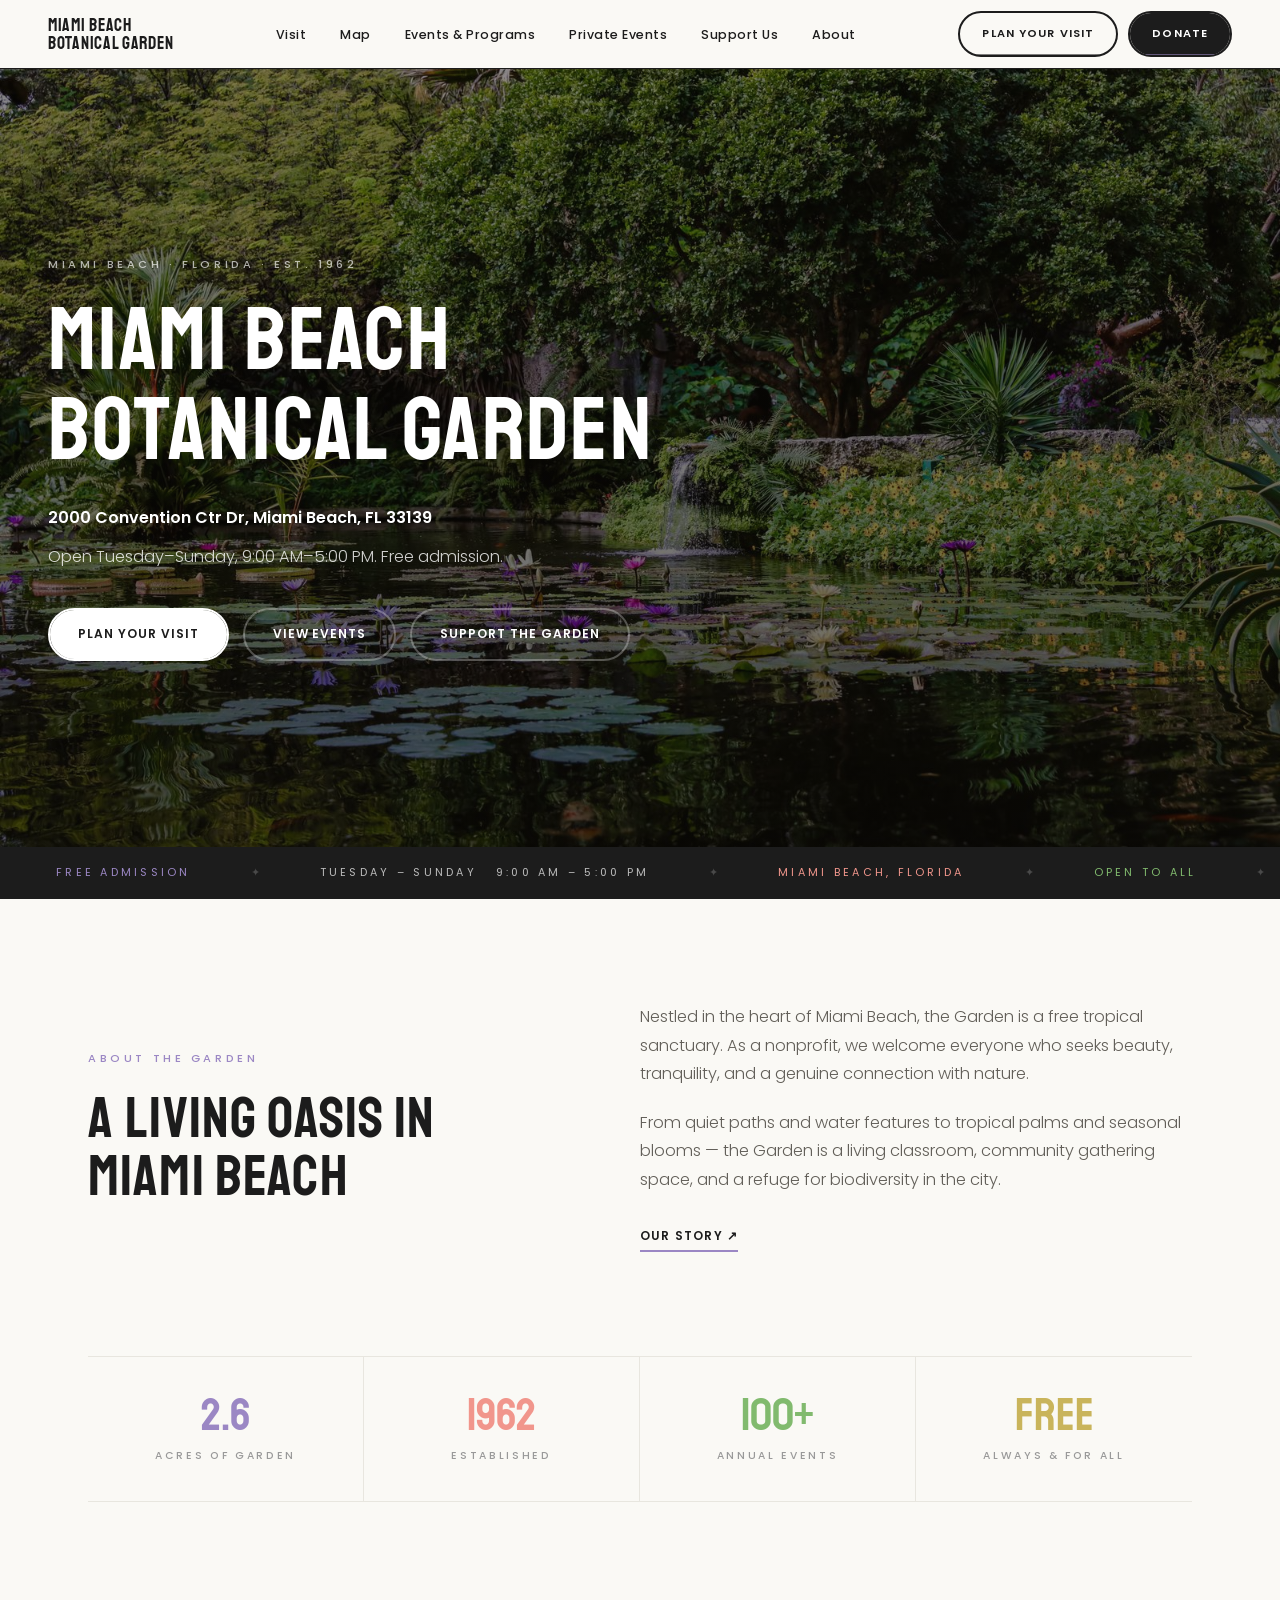
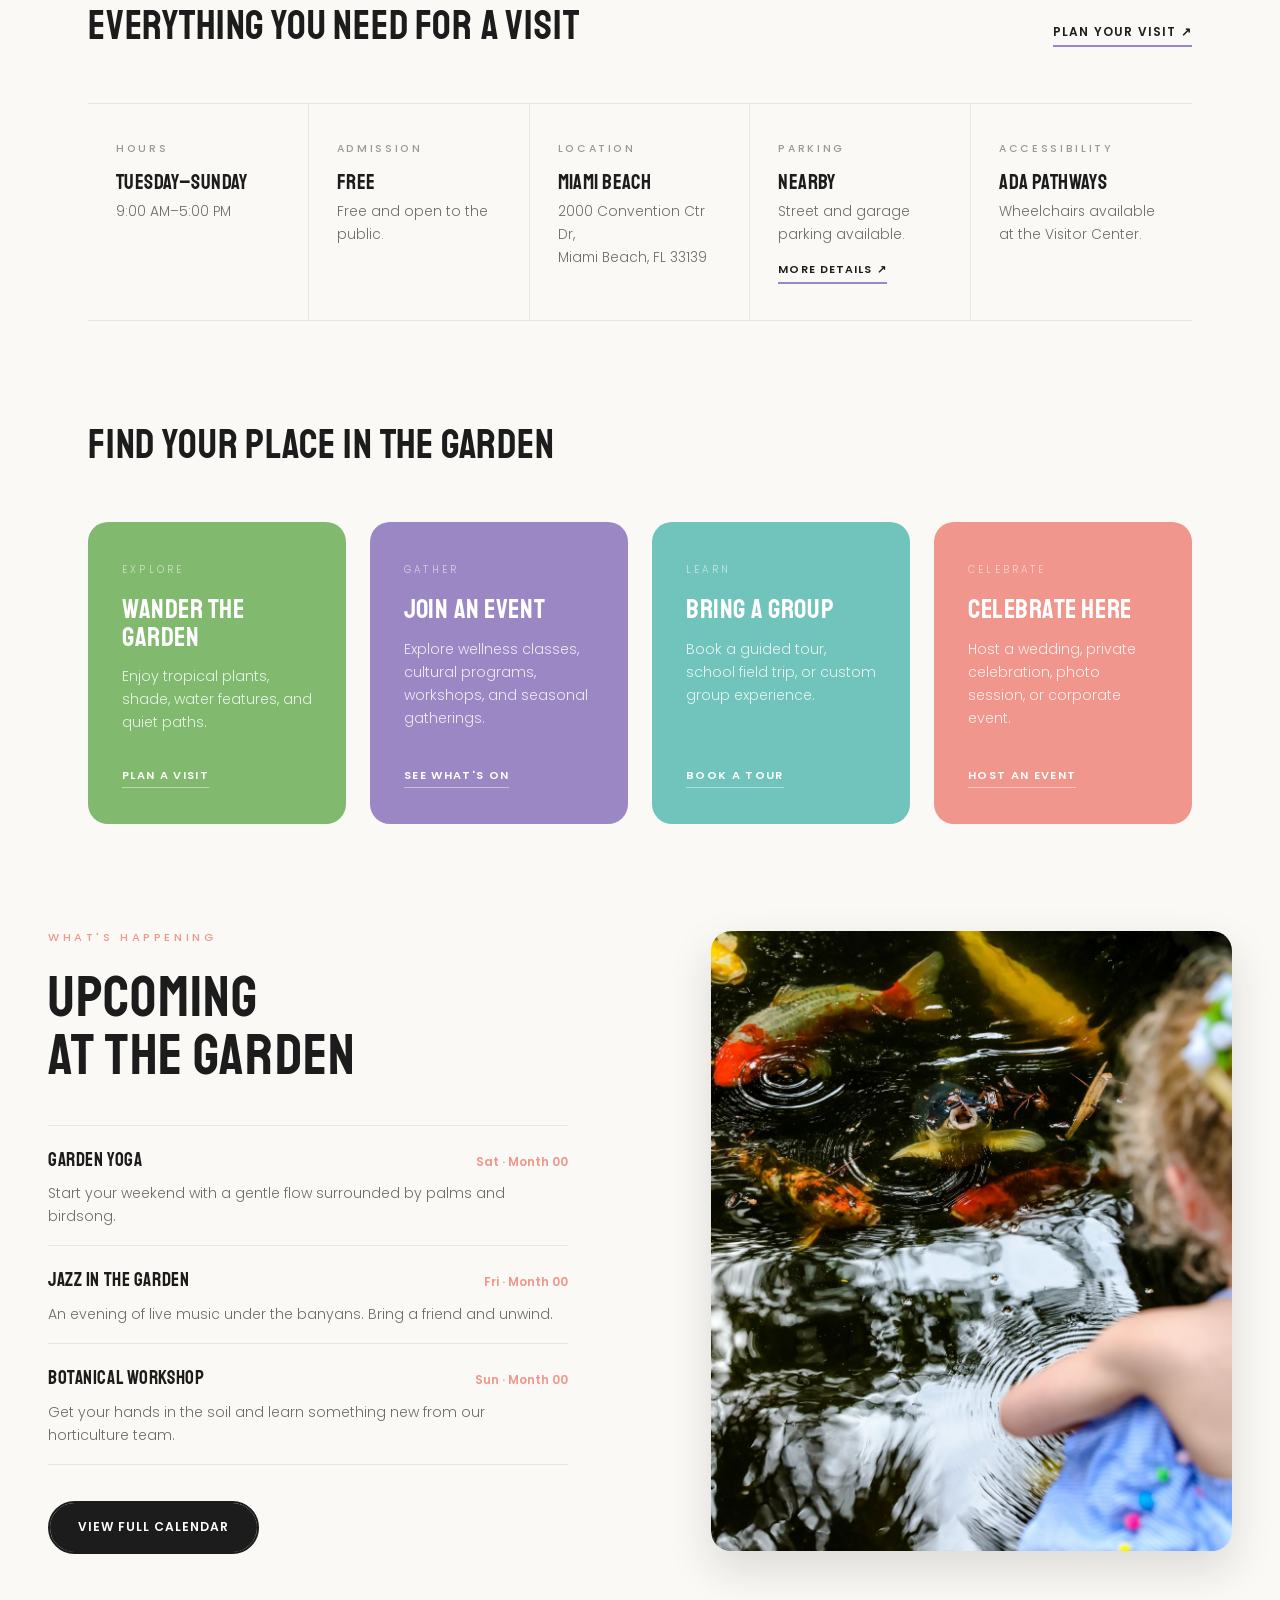
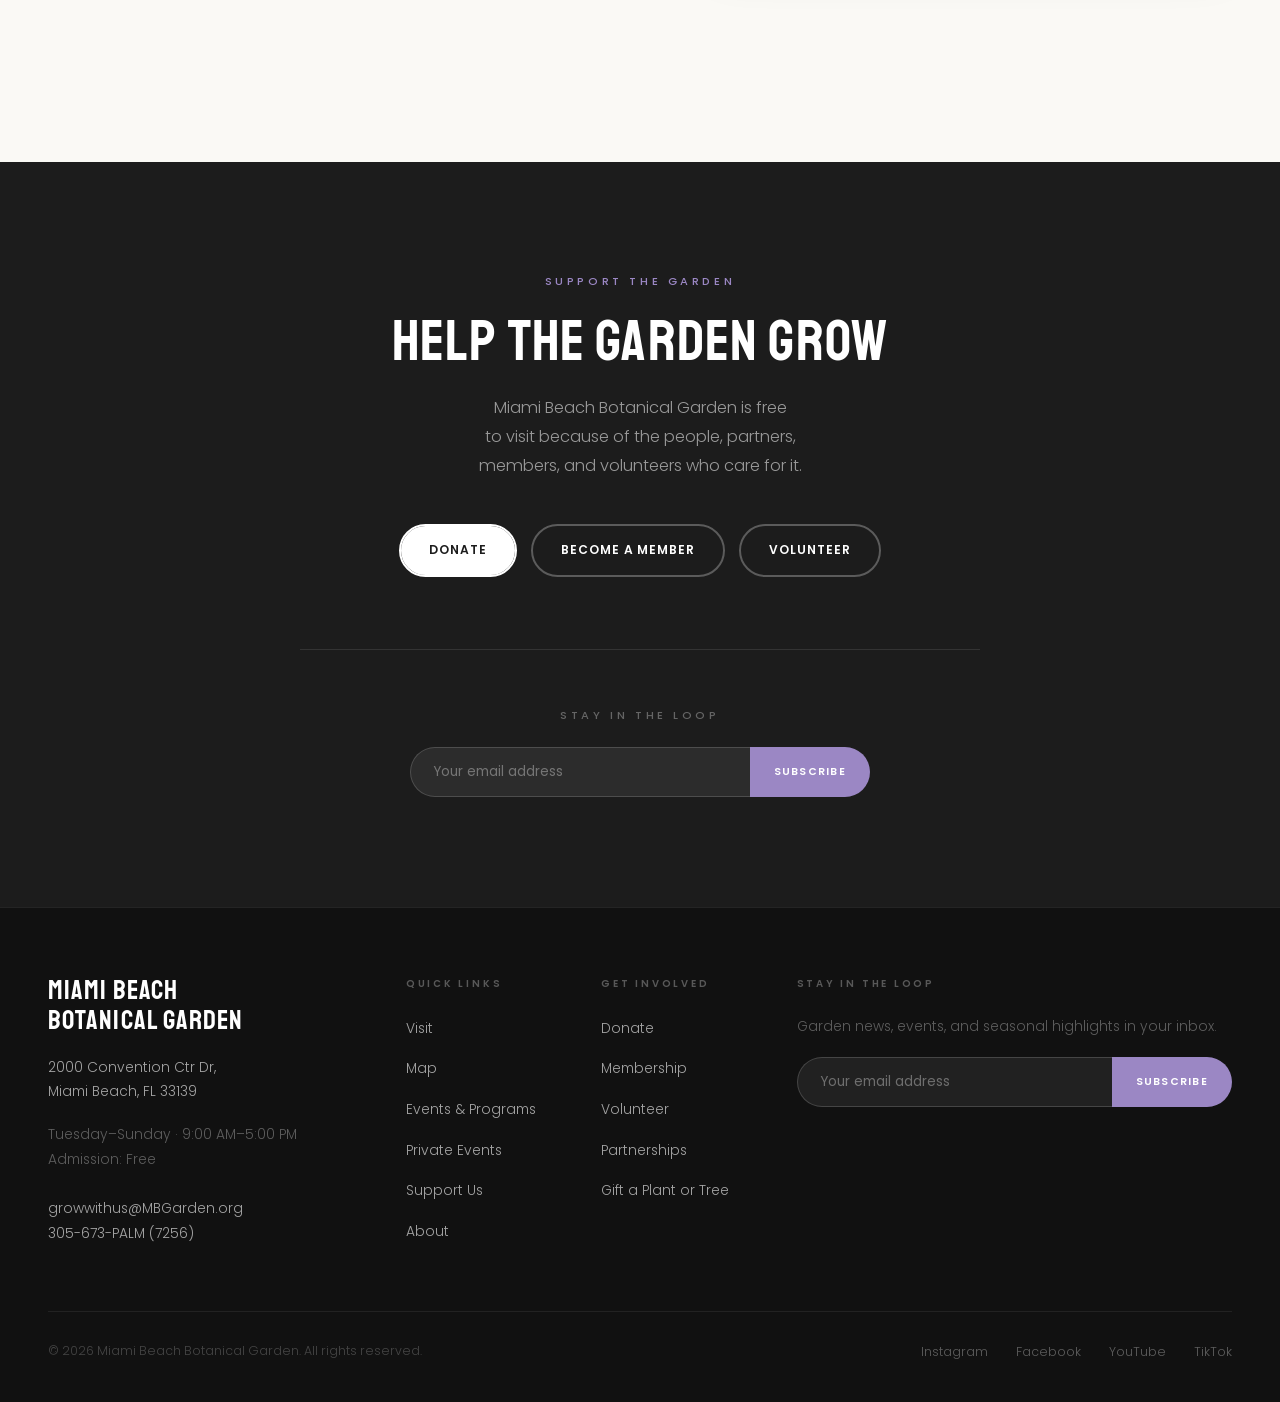
==== index.html @ b6d9d261 "UPLOAD" ====
<!DOCTYPE html>
<html lang="en">
<head>
  <meta charset="UTF-8">
  <meta name="viewport" content="width=device-width, initial-scale=1.0">
  <title>Miami Beach Botanical Garden — A Tropical Oasis in the Heart of Miami Beach</title>
  <meta name="description" content="Miami Beach Botanical Garden is a free tropical oasis in the heart of Miami Beach. Open Tuesday–Sunday, 9 AM–5 PM.">

  <!-- Google Fonts: Staatliches (display) + Poppins (body) -->
  <link rel="preconnect" href="https://fonts.googleapis.com">
  <link rel="preconnect" href="https://fonts.gstatic.com" crossorigin>
  <link href="https://fonts.googleapis.com/css2?family=Staatliches&family=Poppins:wght@300;400;500;600;700&display=swap" rel="stylesheet">

  <link rel="stylesheet" href="css/style.css">
</head>
<body>

  <!-- ================= HEADER ================= -->
  <header class="site-header">
    <div class="header-inner">

      <a href="index.html" class="logo">Miami Beach<br>Botanical Garden</a>

      <nav class="main-nav" aria-label="Main navigation">
        <ul>
          <li><a href="visit.html">Visit</a></li>
          <li><a href="map.html">Map</a></li>
          <li><a href="events.html">Events &amp; Programs</a></li>
          <li><a href="private-events.html">Private Events</a></li>
          <li><a href="support.html">Support Us</a></li>
          <li><a href="about.html">About</a></li>
        </ul>
      </nav>

      <div class="header-actions">
        <a href="visit.html" class="pill pill-outline pill-sm">Plan Your Visit</a>
        <a href="https://app.donorview.com/Donation/DonationInfo?prm=[base64]" target="_blank" rel="noopener" class="pill pill-ink pill-sm">Donate</a>
        <button class="menu-toggle" aria-label="Open menu" aria-expanded="false">
          <span></span><span></span><span></span>
        </button>
      </div>

    </div>
  </header>

  <main>

    <!-- ================= 1. HERO (full-photo background) =================
         The pond photo fills the section; a dark overlay (set in the
         .hero-full CSS) keeps the text readable. -->
    <section class="hero-full" aria-label="Welcome">
      <div class="hero-inner">
        <p class="eyebrow">Miami Beach · Florida · Est. 1962</p>
        <h1 class="display-xl">Miami Beach<br>Botanical Garden</h1>
        <!-- Address — links to Google Maps -->
        <a href="https://maps.google.com/?q=2000+Convention+Center+Dr,+Miami+Beach,+FL+33139"
           target="_blank" rel="noopener" class="hero-address">
          2000 Convention Ctr Dr, Miami Beach, FL 33139
        </a>
        <p class="lead">Open Tuesday–Sunday, 9:00 AM–5:00 PM. Free admission.</p>
        <div class="btn-group">
          <a href="visit.html" class="pill pill-white">Plan Your Visit</a>
          <a href="events.html" class="pill pill-ghost">View Events</a>
          <a href="support.html" class="pill pill-ghost">Support the Garden</a>
        </div>
      </div>
    </section>

    <!-- ================= 2. MARQUEE TICKER ================= -->
    <div class="marquee" aria-hidden="true">
      <div class="marquee-track">
        <!-- Content appears twice for a seamless loop -->
        <span class="mq-lilac">Free Admission</span><span class="mq-star">✦</span>
        <span>Tuesday – Sunday &nbsp; 9:00 AM – 5:00 PM</span><span class="mq-star">✦</span>
        <span class="mq-coral">Miami Beach, Florida</span><span class="mq-star">✦</span>
        <span class="mq-green">Open to All</span><span class="mq-star">✦</span>
        <span class="mq-yellow">2000 Convention Center Dr</span><span class="mq-star">✦</span>
        <span class="mq-teal">A Tropical Oasis</span><span class="mq-star">✦</span>
        <span class="mq-lilac">Free Admission</span><span class="mq-star">✦</span>
        <span>Tuesday – Sunday &nbsp; 9:00 AM – 5:00 PM</span><span class="mq-star">✦</span>
        <span class="mq-coral">Miami Beach, Florida</span><span class="mq-star">✦</span>
        <span class="mq-green">Open to All</span><span class="mq-star">✦</span>
        <span class="mq-yellow">2000 Convention Center Dr</span><span class="mq-star">✦</span>
        <span class="mq-teal">A Tropical Oasis</span><span class="mq-star">✦</span>
      </div>
    </div>

    <!-- ================= 3. ABOUT / A LIVING OASIS ================= -->
    <section class="section fade-in" aria-labelledby="oasis-title">
      <div class="container">
        <div class="split-2">
          <div>
            <p class="eyebrow eyebrow-lilac">About the Garden</p>
            <h2 id="oasis-title" class="display-lg">A Living Oasis in<br>Miami Beach</h2>
          </div>
          <div>
            <p class="lead">Nestled in the heart of Miami Beach, the Garden is a free tropical sanctuary. As a nonprofit, we welcome everyone who seeks beauty, tranquility, and a genuine connection with nature.</p>
            <p class="lead">From quiet paths and water features to tropical palms and seasonal blooms — the Garden is a living classroom, community gathering space, and a refuge for biodiversity in the city.</p>
            <a href="about.html" class="text-link">Our Story ↗</a>
          </div>
        </div>
      </div>
    </section>

    <!-- ================= 4. STAT BAR ================= -->
    <section class="fade-in" aria-label="Garden highlights">
      <div class="container">
        <div class="ruled-grid ruled-grid-4">
          <div class="ruled-cell stat-cell">
            <div class="cell-big cell-lilac">2.6</div>
            <span class="cell-label" style="margin-bottom: 0;">Acres of Garden</span>
          </div>
          <div class="ruled-cell stat-cell">
            <div class="cell-big cell-coral">1962</div>
            <span class="cell-label" style="margin-bottom: 0;">Established</span>
          </div>
          <div class="ruled-cell stat-cell">
            <div class="cell-big cell-green">100+</div>
            <span class="cell-label" style="margin-bottom: 0;">Annual Events</span>
          </div>
          <div class="ruled-cell stat-cell">
            <div class="cell-big cell-yellow">Free</div>
            <span class="cell-label" style="margin-bottom: 0;">Always &amp; For All</span>
          </div>
        </div>
      </div>
    </section>

    <!-- ================= 5. QUICK VISITOR INFO ================= -->
    <section class="section fade-in" aria-labelledby="visitor-info-title">
      <div class="container">
        <div class="section-head">
          <h2 id="visitor-info-title" class="display-md">Everything You Need for a Visit</h2>
          <a href="visit.html" class="text-link">Plan Your Visit ↗</a>
        </div>

        <div class="ruled-grid ruled-grid-5">
          <div class="ruled-cell">
            <span class="cell-label">Hours</span>
            <h3>Tuesday–Sunday</h3>
            <p>9:00 AM–5:00 PM</p>
          </div>
          <div class="ruled-cell">
            <span class="cell-label">Admission</span>
            <h3>Free</h3>
            <p>Free and open to the public.</p>
          </div>
          <div class="ruled-cell">
            <span class="cell-label">Location</span>
            <h3>Miami Beach</h3>
            <p>2000 Convention Ctr Dr,<br>Miami Beach, FL 33139</p>
          </div>
          <div class="ruled-cell">
            <span class="cell-label">Parking</span>
            <h3>Nearby</h3>
            <p>Street and garage parking available.</p>
            <a href="visit.html#parking" class="text-link" style="margin-top: 14px; font-size: 0.68rem;">More Details ↗</a>
          </div>
          <div class="ruled-cell">
            <span class="cell-label">Accessibility</span>
            <h3>ADA Pathways</h3>
            <p>Wheelchairs available at the Visitor Center.</p>
          </div>
        </div>
      </div>
    </section>

    <!-- ================= 6. EXPERIENCE THE GARDEN ================= -->
    <section class="section fade-in" aria-labelledby="experience-title" style="padding-top: 0;">
      <div class="container">
        <div class="section-head">
          <h2 id="experience-title" class="display-md">Find Your Place in the Garden</h2>
        </div>

        <div class="grid grid-4">
          <article class="color-card color-card-green">
            <p class="eyebrow">Explore</p>
            <h3>Wander the Garden</h3>
            <p>Enjoy tropical plants, shade, water features, and quiet paths.</p>
            <a href="visit.html" class="card-link">Plan a Visit</a>
          </article>

          <article class="color-card color-card-lilac">
            <p class="eyebrow">Gather</p>
            <h3>Join an Event</h3>
            <p>Explore wellness classes, cultural programs, workshops, and seasonal gatherings.</p>
            <a href="events.html" class="card-link">See What's On</a>
          </article>

          <article class="color-card color-card-teal">
            <p class="eyebrow">Learn</p>
            <h3>Bring a Group</h3>
            <p>Book a guided tour, school field trip, or custom group experience.</p>
            <a href="visit.html#tours" class="card-link">Book a Tour</a>
          </article>

          <article class="color-card color-card-coral">
            <p class="eyebrow">Celebrate</p>
            <h3>Celebrate Here</h3>
            <p>Host a wedding, private celebration, photo session, or corporate event.</p>
            <a href="private-events.html" class="card-link">Host an Event</a>
          </article>
        </div>
      </div>
    </section>

    <!-- ================= 7. UPCOMING AT THE GARDEN ================= -->
    <section class="block fade-in" aria-labelledby="upcoming-title" style="padding-top: 0;">
      <div class="block-text">
        <p class="eyebrow eyebrow-coral">What's Happening</p>
        <h2 id="upcoming-title" class="display-lg">Upcoming<br>at the Garden</h2>

        <div class="ruled-list" style="margin-top: 40px; max-width: 520px;">
          <div class="event-row">
            <div class="event-row-top">
              <span class="event-row-title">Garden Yoga</span>
              <span class="event-row-date">Sat · Month 00</span>
            </div>
            <p>Start your weekend with a gentle flow surrounded by palms and birdsong.</p>
          </div>
          <div class="event-row">
            <div class="event-row-top">
              <span class="event-row-title">Jazz in the Garden</span>
              <span class="event-row-date">Fri · Month 00</span>
            </div>
            <p>An evening of live music under the banyans. Bring a friend and unwind.</p>
          </div>
          <div class="event-row">
            <div class="event-row-top">
              <span class="event-row-title">Botanical Workshop</span>
              <span class="event-row-date">Sun · Month 00</span>
            </div>
            <p>Get your hands in the soil and learn something new from our horticulture team.</p>
          </div>
        </div>

        <div class="btn-group" style="margin-top: 36px;">
          <a href="events.html" class="pill pill-ink">View Full Calendar</a>
        </div>
      </div>

      <div class="block-media">
        <div class="media-photo">
          <img src="images/garden-2.jpg" alt="A child watching colorful koi fish in the Garden's pond">
        </div>
      </div>
    </section>

    <!-- ================= 8. SUPPORT PREVIEW (dark panel) ================= -->
    <section class="dark-band fade-in" aria-labelledby="support-title">
      <p class="eyebrow">Support the Garden</p>
      <h2 id="support-title" class="display-lg">Help the Garden Grow</h2>
      <p class="lead">Miami Beach Botanical Garden is free to visit because of the people, partners, members, and volunteers who care for it.</p>
      <div class="btn-group">
        <a href="https://app.donorview.com/Donation/DonationInfo?prm=[base64]" target="_blank" rel="noopener" class="pill pill-white">Donate</a>
        <a href="support.html#membership" class="pill pill-ghost">Become a Member</a>
        <a href="support.html#volunteer" class="pill pill-ghost">Volunteer</a>
      </div>

      <!-- Newsletter signup -->
      <div class="band-newsletter">
        <p class="eyebrow">Stay in the Loop</p>
        <form class="newsletter-form" action="#" method="post">
          <label for="newsletter-email-band" class="sr-only">Email address</label>
          <input type="email" id="newsletter-email-band" name="email" placeholder="Your email address">
          <button type="submit">Subscribe</button>
        </form>
      </div>
    </section>

  </main>

  <!-- ================= FOOTER ================= -->
  <footer class="site-footer">
    <div class="footer-inner">
      <div class="footer-grid">

        <div>
          <div class="footer-brand">Miami Beach<br>Botanical Garden</div>
          <p style="margin-bottom: 18px;"><a href="https://maps.google.com/?q=2000+Convention+Center+Dr,+Miami+Beach,+FL+33139" target="_blank" rel="noopener">2000 Convention Ctr Dr,<br>Miami Beach, FL 33139</a></p>
          <p>Tuesday–Sunday · 9:00 AM–5:00 PM<br>
             Admission: Free<br><br>
             <a href="mailto:growwithus@MBGarden.org">growwithus@MBGarden.org</a><br>
             <a href="tel:+13056737256">305-673-PALM (7256)</a></p>
        </div>

        <div>
          <h5>Quick Links</h5>
          <ul class="footer-links">
            <li><a href="visit.html">Visit</a></li>
            <li><a href="map.html">Map</a></li>
            <li><a href="events.html">Events &amp; Programs</a></li>
            <li><a href="private-events.html">Private Events</a></li>
            <li><a href="support.html">Support Us</a></li>
            <li><a href="about.html">About</a></li>
          </ul>
        </div>

        <div>
          <h5>Get Involved</h5>
          <ul class="footer-links">
            <li><a href="support.html">Donate</a></li>
            <li><a href="support.html#membership">Membership</a></li>
            <li><a href="support.html#volunteer">Volunteer</a></li>
            <li><a href="support.html#partners">Partnerships</a></li>
            <li><a href="support.html#dedicate">Gift a Plant or Tree</a></li>
          </ul>
        </div>

        <div>
          <h5>Stay in the Loop</h5>
          <p style="margin-bottom: 18px;">Garden news, events, and seasonal highlights in your inbox.</p>
          <form class="newsletter-form" action="#" method="post">
            <label for="newsletter-email" class="sr-only">Email address</label>
            <input type="email" id="newsletter-email" name="email" placeholder="Your email address">
            <button type="submit">Subscribe</button>
          </form>
        </div>

      </div>

      <div class="footer-bottom">
        <p>&copy; 2026 Miami Beach Botanical Garden. All rights reserved.</p>
        <div class="footer-social">
          <a href="#" aria-label="Instagram">Instagram</a>
          <a href="#" aria-label="Facebook">Facebook</a>
          <a href="#" aria-label="YouTube">YouTube</a>
          <a href="#" aria-label="TikTok">TikTok</a>
        </div>
      </div>
    </div>
  </footer>

  <!-- Back to top -->
  <button class="back-to-top" aria-label="Back to top">↑</button>

  <script src="js/script.js"></script>
</body>
</html>
---- css/style.css ----
/* ==========================================================================
   Miami Beach Botanical Garden — style.css
   Modern botanical design · Staatliches + Poppins
   --------------------------------------------------------------------------
   Table of contents:
   1. Root variables
   2. Base styles
   3. Header / navigation
   4. Buttons (pills)
   5. Marquee ticker
   6. Split sections & media panels
   7. Cards & grids
   8. Page-specific sections
   9. Accordions
   10. Footer
   11. Utilities & animation
   12. Responsive breakpoints
   ========================================================================== */


/* ==========================================================================
   1. Root variables
   ========================================================================== */

:root {
  /* Colors */
  --ink:    #1C1C1C;   /* near-black text & buttons */
  --paper:  #FAF9F5;   /* off-white background — used site-wide */
  --lilac:  #9B87C4;
  --coral:  #F1968C;
  --green:  #81BA6E;
  --yellow: #E0CF7C;
  --teal:   #70C4BB;
  --footer: #111111;
  --hairline: #E8E6DF; /* light ruled borders */

  /* Fonts */
  --font-display: 'Staatliches', 'Arial Narrow', sans-serif;
  --font-body:    'Poppins', 'Segoe UI', sans-serif;

  /* Spacing */
  --space-xs:  0.5rem;
  --space-sm:  1rem;
  --space-md:  1.5rem;
  --space-lg:  2.75rem;
  --space-xl:  4.5rem;
  --space-2xl: 6.5rem;

  /* Shape */
  --radius:      8px;
  --radius-lg:   20px;
  --radius-pill: 100px;

  /* Motion */
  --transition: 0.25s ease;

  /* Layout */
  --max-width: 1200px;
  --nav-height: 68px;
}


/* ==========================================================================
   2. Base styles
   ========================================================================== */

*,
*::before,
*::after {
  box-sizing: border-box;
  margin: 0;
  padding: 0;
}

html {
  scroll-behavior: smooth;
  scroll-padding-top: calc(var(--nav-height) + 12px);
}

body {
  font-family: var(--font-body);
  font-size: 0.98rem;
  font-weight: 300;
  line-height: 1.7;
  color: var(--ink);
  background-color: var(--paper);
  overflow-x: hidden;
  -webkit-font-smoothing: antialiased;
}

h1, h2, h3, h4 {
  font-family: var(--font-display);
  font-weight: 400; /* Staatliches has a single weight */
  color: var(--ink);
  letter-spacing: 0.02em;
  line-height: 1;
}

/* Display sizes — Staatliches is condensed, so these stay compact */
.display-xl { font-size: clamp(3.2rem, 7vw, 5.6rem); }
.display-lg { font-size: clamp(2.8rem, 4.5vw, 4rem); }
.display-md { font-size: clamp(2rem, 3.2vw, 2.9rem); }

p {
  max-width: 65ch;
}

/* Light editorial paragraph */
.lead {
  font-size: 1.02rem;
  line-height: 1.75;
  font-weight: 300;
  color: rgba(20, 15, 8, 0.66);
}

a {
  color: var(--ink);
  text-decoration: none;
  transition: color var(--transition), opacity var(--transition),
              border-color var(--transition);
}

img {
  max-width: 100%;
  display: block;
}

.container {
  max-width: var(--max-width);
  margin: 0 auto;
  padding: 0 48px;
}

/* Standard section rhythm */
.section {
  padding: var(--space-2xl) 0;
}

/* Small uppercase label above headings */
.eyebrow {
  display: block;
  font-size: 0.7rem;
  font-weight: 500;
  letter-spacing: 0.32em;
  text-transform: uppercase;
  margin-bottom: 22px;
}

.eyebrow-lilac  { color: var(--lilac); }
.eyebrow-coral  { color: var(--coral); }
.eyebrow-green  { color: var(--green); }
.eyebrow-dim    { color: rgba(20, 15, 8, 0.48); }

/* Underlined editorial text link:  Our Story ↗ */
.text-link {
  display: inline-block;
  font-size: 0.75rem;
  font-weight: 600;
  letter-spacing: 0.1em;
  text-transform: uppercase;
  color: var(--ink);
  border-bottom: 2px solid var(--lilac);
  padding-bottom: 3px;
}

.text-link:hover {
  opacity: 0.65;
}

a:focus-visible,
button:focus-visible,
input:focus-visible {
  outline: 3px solid var(--lilac);
  outline-offset: 3px;
}


/* ==========================================================================
   3. Header / navigation
   ========================================================================== */

.site-header {
  position: sticky;
  top: 0;
  z-index: 100;
  background: rgba(250, 249, 245, 0.96);
  backdrop-filter: blur(10px);
  -webkit-backdrop-filter: blur(10px);
  border-bottom: 1.5px solid var(--ink);
  transition: box-shadow 0.3s;
}

/* Shadow added by js/script.js after scrolling */
.site-header.scrolled {
  box-shadow: 0 1px 24px rgba(0, 0, 0, 0.09);
}

.header-inner {
  max-width: 1360px;
  margin: 0 auto;
  padding: 0 48px;
  height: var(--nav-height);
  display: flex;
  align-items: center;
  justify-content: space-between;
  gap: 24px;
}

.logo {
  font-family: var(--font-display);
  font-size: 1.1rem;
  letter-spacing: 0.04em;
  line-height: 1.05;
  color: var(--ink);
  white-space: nowrap;
  flex-shrink: 0;
}

/* Main navigation links */
.main-nav ul {
  display: flex;
  align-items: center;
  gap: 34px;
  list-style: none;
}

.main-nav a {
  font-size: 0.78rem;
  font-weight: 500;
  letter-spacing: 0.04em;
  color: var(--ink);
  padding: 6px 0;
}

.main-nav a:hover {
  color: var(--lilac);
}

/* Active page link (set by js/script.js) */
.main-nav a.active {
  border-bottom: 2px solid var(--lilac);
}

.header-actions {
  display: flex;
  align-items: center;
  gap: 10px;
  flex-shrink: 0;
}

/* Hamburger — hidden on desktop */
.menu-toggle {
  display: none;
  flex-direction: column;
  justify-content: center;
  gap: 5px;
  width: 44px;
  height: 44px;
  padding: 10px;
  background: none;
  border: none;
  cursor: pointer;
}

.menu-toggle span {
  display: block;
  width: 100%;
  height: 2px;
  background-color: var(--ink);
  transition: transform var(--transition), opacity var(--transition);
}

.menu-toggle[aria-expanded="true"] span:nth-child(1) {
  transform: translateY(7px) rotate(45deg);
}
.menu-toggle[aria-expanded="true"] span:nth-child(2) {
  opacity: 0;
}
.menu-toggle[aria-expanded="true"] span:nth-child(3) {
  transform: translateY(-7px) rotate(-45deg);
}


/* ==========================================================================
   4. Buttons (pills)
   ========================================================================== */

/* All pills share a "rising fill" hover: a full-size color layer
   (::before) sits parked just below the button and slides up on
   hover — the same technique as the reference project. The label
   paints above the layer; overflow:hidden clips it to the pill. */
.pill {
  position: relative;
  z-index: 0;
  overflow: hidden;
  display: inline-block;
  font-family: var(--font-body);
  font-size: 0.76rem;
  font-weight: 600;
  letter-spacing: 0.08em;
  text-transform: uppercase;
  text-align: center;
  padding: 14px 28px;
  border-radius: var(--radius-pill);
  border: 2px solid transparent;
  background-clip: padding-box; /* keeps the fill flush with the border */
  cursor: pointer;
  transition: color 0.3s ease-in-out, border-color 0.3s ease-in-out;
}

/* The sliding fill layer */
.pill::before {
  content: "";
  position: absolute;
  inset: 0;
  z-index: -1;                 /* under the label, over the background */
  transform: translateY(101%); /* parked below the button */
  transition: transform 0.3s cubic-bezier(0.7, 0, 0.2, 1);
}

.pill:hover::before {
  transform: translateY(0);    /* slides up; slides back down on leave */
}

/* Solid ink pill — lilac rises over the ink */
.pill-ink {
  background-color: var(--ink);
  color: #fff;
  border-color: var(--ink);
}

.pill-ink::before {
  background-color: var(--lilac);
}

.pill-ink:hover {
  border-color: var(--lilac);
}

/* Transparent with ink border — ink rises, text flips to white */
.pill-outline {
  background-color: transparent;
  color: var(--ink);
  border-color: var(--ink);
}

.pill-outline::before {
  background-color: var(--ink);
}

.pill-outline:hover {
  color: #fff;
}

/* White pill (for dark panels) — lilac rises over the white */
.pill-white {
  background-color: #fff;
  color: var(--ink);
  border-color: #fff;
}

.pill-white::before {
  background-color: var(--lilac);
}

.pill-white:hover {
  color: #fff;
  border-color: var(--lilac);
}

/* Ghost white outline (for dark panels) — white rises, text flips to ink */
.pill-ghost {
  background-color: transparent;
  color: #fff;
  border-color: rgba(255, 255, 255, 0.28);
}

.pill-ghost::before {
  background-color: #fff;
}

.pill-ghost:hover {
  color: var(--ink);
  border-color: #fff;
}

/* Small pill (header) */
.pill-sm {
  padding: 11px 22px;
  font-size: 0.7rem;
  letter-spacing: 0.1em;
}

.btn-group {
  display: flex;
  flex-wrap: wrap;
  gap: 14px;
}


/* ==========================================================================
   5. Marquee ticker
   ========================================================================== */

.marquee {
  background: var(--ink);
  height: 52px;
  display: flex;
  align-items: center;
  overflow: hidden;
}

.marquee-track {
  display: flex;
  align-items: center;
  white-space: nowrap;
  will-change: transform;
  animation: marquee-scroll 28s linear infinite;
}

@keyframes marquee-scroll {
  from { transform: translateX(0); }
  to   { transform: translateX(-50%); }
}

.marquee span {
  font-size: 0.68rem;
  font-weight: 400;
  letter-spacing: 0.3em;
  text-transform: uppercase;
  padding: 0 56px;
  color: rgba(255, 255, 255, 0.7);
}

.marquee .mq-star {
  color: rgba(255, 255, 255, 0.2);
  padding: 0 4px;
  letter-spacing: 0;
}

.marquee .mq-lilac  { color: var(--lilac); }
.marquee .mq-coral  { color: var(--coral); }
.marquee .mq-green  { color: var(--green); }
.marquee .mq-yellow { color: var(--yellow); }
.marquee .mq-teal   { color: var(--teal); }


/* ==========================================================================
   5b. Full-photo hero (home page)
   The pond photo fills the section with a dark overlay so the
   white text stays readable.
   ========================================================================== */

.hero-full {
  position: relative;
  display: flex;
  align-items: center;
  min-height: calc(94vh - var(--nav-height));
  background:
    linear-gradient(rgba(12, 10, 6, 0.48), rgba(12, 10, 6, 0.62)),
    url('../images/garden-3.jpg');
  background-size: cover;
  background-position: center;
}

.hero-full .hero-inner {
  width: 100%;
  max-width: 1360px;
  margin: 0 auto;
  padding: 96px 48px;
}

.hero-full .eyebrow {
  color: rgba(255, 255, 255, 0.65);
}

.hero-full h1 {
  color: #fff;
}

.hero-full .hero-address {
  display: inline-block;
  font-weight: 600;
  font-size: 1rem;
  margin-top: 28px;
  color: #fff;
}

.hero-full .hero-address:hover {
  color: var(--lilac);
}

.hero-full .lead {
  color: rgba(255, 255, 255, 0.8);
  max-width: 460px;
  margin: 12px 0 36px;
}

/* Wide cinematic banner photo under a centered page heading */
.hero-banner img {
  width: 100%;
  height: clamp(260px, 46vh, 480px);
  object-fit: cover;
}

/* NYBG-style hero: full-bleed photo strip + colored title divider.
   Use any divider color: divider-coral, divider-lilac, divider-green,
   divider-yellow, divider-teal. */
.hero-strip {
  display: block;
  width: 100%;
  height: clamp(300px, 56vh, 560px);
  object-fit: cover;
}

.hero-divider {
  padding: 10px 24px;
  text-align: center;
}

.hero-divider h1,
.hero-divider h2 {
  color: var(--ink);
}

.divider-coral  { background: var(--coral); }
.divider-lilac  { background: var(--lilac); }
.divider-green  { background: var(--green); }
.divider-yellow { background: var(--yellow); }
.divider-teal   { background: var(--teal); }


/* ==========================================================================
   6. Split sections & media panels
   Sections sit on the off-white background. Each .block pairs text
   with either a photo (.media-photo) or a small colored panel
   (.media-panel) holding a botanical illustration.
   ========================================================================== */

.block {
  max-width: 1360px;
  margin: 0 auto;
  display: flex;
  align-items: center;
  gap: 24px;
  padding: var(--space-2xl) 48px;
}

/* Old color-block classes now share the paper background —
   color lives in the media panels, cards, and accents instead */
.block-lilac,
.block-coral,
.block-green,
.block-yellow,
.block-teal {
  background: transparent;
}

.block-text {
  flex: 1;
  min-width: 0;
  display: flex;
  flex-direction: column;
  justify-content: center;
}

.block-text .lead {
  max-width: 460px;
  margin-bottom: 36px;
}

/* Media column (photo or colored panel) */
.block-media {
  width: 44%;
  flex-shrink: 0;
  display: flex;
  align-items: center;
  justify-content: center;
}

/* Photo: rounded, softly shadowed */
.media-photo {
  width: 100%;
  max-height: 620px;
  overflow: hidden;
  border-radius: var(--radius-lg);
  box-shadow: 0 18px 44px rgba(28, 28, 28, 0.14);
}

.media-photo img {
  width: 100%;
  height: 100%;
  max-height: 620px;
  object-fit: cover;
}

/* Colored panel holding a botanical illustration */
.media-panel {
  width: 100%;
  min-height: 380px;
  display: flex;
  align-items: center;
  justify-content: center;
  border-radius: var(--radius-lg);
  padding: 40px;
}

.panel-lilac  { background: var(--lilac); }
.panel-coral  { background: var(--coral); }
.panel-green  { background: var(--green); }
.panel-yellow { background: var(--yellow); }
.panel-teal   { background: var(--teal); }

.media-panel .deco,
.block-media .deco {
  width: 80%;
  max-width: 420px;
  height: auto;
}

/* Taller hero variant */
.block-hero {
  padding-top: var(--space-xl);
  padding-bottom: var(--space-xl);
  min-height: calc(88vh - var(--nav-height));
}

/* Rows with hairline dividers (event lists, fact lists) */
.ruled-list {
  display: flex;
  flex-direction: column;
  border-top: 1.5px solid var(--hairline);
}

.ruled-list > * {
  padding: 18px 0;
  border-bottom: 1.5px solid var(--hairline);
}

/* Arrow link rows */
.arrow-link {
  display: flex;
  align-items: center;
  justify-content: space-between;
  gap: 16px;
}

.arrow-link .arrow-label {
  font-family: var(--font-display);
  font-size: 1.2rem;
  letter-spacing: 0.03em;
  color: var(--ink);
}

.arrow-link .arrow {
  font-size: 1.1rem;
}

.arrow-link:hover {
  opacity: 0.65;
}

/* Event rows */
.event-row .event-row-top {
  display: flex;
  justify-content: space-between;
  align-items: baseline;
  gap: 16px;
  margin-bottom: 6px;
}

.event-row .event-row-title {
  font-family: var(--font-display);
  font-size: 1.2rem;
  letter-spacing: 0.03em;
  color: var(--ink);
}

.event-row .event-row-date {
  font-size: 0.75rem;
  font-weight: 600;
  color: var(--coral);
  flex-shrink: 0;
}

.event-row p {
  font-size: 0.88rem;
  font-weight: 300;
  line-height: 1.6;
  color: rgba(20, 15, 8, 0.6);
}


/* ==========================================================================
   7. Cards & grids
   ========================================================================== */

.grid {
  display: grid;
  gap: 24px;
}

.grid-2 { grid-template-columns: repeat(auto-fit, minmax(320px, 1fr)); }
.grid-3 { grid-template-columns: repeat(auto-fit, minmax(280px, 1fr)); }
.grid-4 { grid-template-columns: repeat(auto-fit, minmax(240px, 1fr)); }

/* --- Colored cards (white text) — the "small" color moments --- */
.color-card {
  border-radius: var(--radius-lg);
  padding: 40px 34px 36px;
  display: flex;
  flex-direction: column;
  transition: transform var(--transition), box-shadow var(--transition);
}

.color-card:hover {
  transform: translateY(-4px);
  box-shadow: 0 14px 30px rgba(28, 28, 28, 0.14);
}

.color-card-lilac { background: var(--lilac); }
.color-card-coral { background: var(--coral); }
.color-card-green { background: var(--green); }
.color-card-teal  { background: var(--teal); }
.color-card-ink   { background: var(--ink); }

.color-card .eyebrow {
  font-size: 0.62rem;
  color: rgba(255, 255, 255, 0.6);
  margin-bottom: 18px;
  flex: none; /* only the description below should stretch — this keeps titles aligned */
}

.color-card h3 {
  font-size: 1.7rem;
  color: #fff;
  margin-bottom: 14px;
}

.color-card p {
  font-size: 0.88rem;
  line-height: 1.65;
  font-weight: 300;
  color: rgba(255, 255, 255, 0.82);
  margin-bottom: 32px;
  flex: 1;
}

.color-card .card-link {
  font-size: 0.7rem;
  font-weight: 600;
  letter-spacing: 0.12em;
  text-transform: uppercase;
  color: #fff;
  border-bottom: 1px solid rgba(255, 255, 255, 0.45);
  padding-bottom: 2px;
  align-self: flex-start;
}

.color-card .card-link:hover {
  border-bottom-color: #fff;
}

/* --- Ruled grid (stat bar & info cells) --- */
.ruled-grid {
  border-top: 1.5px solid var(--hairline);
  display: grid;
}

.ruled-grid-3 { grid-template-columns: repeat(3, 1fr); }
.ruled-grid-4 { grid-template-columns: repeat(4, 1fr); }
.ruled-grid-5 { grid-template-columns: repeat(5, 1fr); }

.ruled-cell {
  padding: 36px 28px;
  border-right: 1.5px solid var(--hairline);
  border-bottom: 1.5px solid var(--hairline);
}

/* No right border on the last cell of each row */
.ruled-grid-3 .ruled-cell:nth-child(3n),
.ruled-grid-4 .ruled-cell:nth-child(4n),
.ruled-grid-5 .ruled-cell:nth-child(5n),
.ruled-cell:last-child {
  border-right: none;
}

.ruled-cell .cell-label {
  display: block;
  font-size: 0.66rem;
  letter-spacing: 0.25em;
  text-transform: uppercase;
  color: #999;
  font-weight: 500;
  margin-bottom: 14px;
}

.ruled-cell .cell-big {
  font-family: var(--font-display);
  font-size: 2.8rem;
  line-height: 1;
  margin-bottom: 10px;
}

.ruled-cell h3 {
  font-size: 1.3rem;
  margin-bottom: 8px;
}

.ruled-cell p {
  font-size: 0.86rem;
  font-weight: 300;
  line-height: 1.65;
  color: rgba(20, 15, 8, 0.6);
}

/* Centered stat cells (home page highlights) */
.stat-cell {
  text-align: center;
}

/* Colored accent numbers */
.cell-lilac  { color: var(--lilac); }
.cell-coral  { color: var(--coral); }
.cell-green  { color: var(--green); }
.cell-yellow { color: #C9B45B; } /* deeper for legibility on paper */
.cell-teal   { color: var(--teal); }

/* --- Outlined paper cards (events, photography, support) --- */
.tile-card {
  background: var(--paper);
  border: 1.5px solid var(--ink);
  border-radius: var(--radius-lg);
  padding: 34px 30px;
  display: flex;
  flex-direction: column;
  transition: transform var(--transition), box-shadow var(--transition);
}

.tile-card:hover {
  transform: translateY(-4px);
  box-shadow: 0 14px 30px rgba(28, 28, 28, 0.12);
}

.tile-card h3 {
  font-size: 1.5rem;
  margin-bottom: 10px;
}

.tile-card p {
  font-size: 0.88rem;
  font-weight: 300;
  line-height: 1.65;
  color: rgba(20, 15, 8, 0.65);
}

.tile-card .card-link {
  margin-top: auto;
  padding-top: 24px;
  align-self: flex-start; /* underline hugs the label instead of spanning the card */
}

/* Small category tag */
.tag {
  display: inline-block;
  align-self: flex-start;
  font-size: 0.62rem;
  font-weight: 600;
  letter-spacing: 0.2em;
  text-transform: uppercase;
  color: #fff;
  padding: 5px 12px;
  border-radius: var(--radius-pill);
  margin-bottom: 18px;
}

.tag-lilac  { background: var(--lilac); }
.tag-coral  { background: var(--coral); }
.tag-green  { background: var(--green); }
.tag-teal   { background: var(--teal); }
.tag-yellow { background: #C9B45B; }

.event-date {
  font-size: 0.74rem;
  font-weight: 600;
  letter-spacing: 0.08em;
  text-transform: uppercase;
  color: rgba(20, 15, 8, 0.5);
  margin-bottom: 8px;
}

/* Checklists with hairline dividers */
.detail-list {
  list-style: none;
  margin-top: 18px;
}

.detail-list li {
  padding: 10px 0;
  font-size: 0.9rem;
  font-weight: 300;
  color: rgba(20, 15, 8, 0.7);
  border-bottom: 1.5px solid var(--hairline);
}

.detail-list li:last-child {
  border-bottom: none;
}

.detail-list li strong {
  font-weight: 600;
  color: var(--ink);
}


/* ==========================================================================
   8. Page-specific sections
   ========================================================================== */

/* Section header row: big title left, link right */
.section-head {
  display: flex;
  align-items: flex-end;
  justify-content: space-between;
  gap: 32px;
  margin-bottom: 56px;
}

.section-head .display-md {
  max-width: 560px;
}

/* Centered section header */
.section-head-center {
  text-align: center;
  max-width: 680px;
  margin: 0 auto 56px;
}

.section-head-center .lead {
  margin: 18px auto 0;
}

/* Paragraph-based elements (eyebrows, notes) have a max-width, so they
   need auto side margins to sit centered inside centered sections */
.section-head-center .eyebrow,
.section-head-center p,
.dark-band .eyebrow,
.dark-band p {
  margin-left: auto;
  margin-right: auto;
}

/* Embedded PDF preview (Map page) */
.pdf-preview {
  width: 100%;
  height: 440px;
  border: 1.5px solid var(--hairline);
  border-radius: var(--radius-lg);
  background: #fff;
  overflow: hidden;
}

.pdf-preview img {
  width: 100%;
  height: 100%;
  object-fit: contain;
}

/* Two-column split (e.g. "A Living Oasis" about section) */
.split-2 {
  display: grid;
  grid-template-columns: 1fr 1.15fr;
  gap: 72px;
  align-items: center;
}

.split-2 .lead + .lead {
  margin-top: 20px;
}

.split-2 .text-link {
  margin-top: 32px;
}

/* Dark call-to-action band — full-bleed, flows into the footer */
.dark-band {
  background: var(--ink);
  padding: 110px 48px;
  text-align: center;
}

/* When a dark band ends the page, cancel the footer's top margin
   so the band and footer sit flush (like the membership section) */
section.dark-band {
  margin-top: var(--space-2xl);
  margin-bottom: calc(-1 * var(--space-2xl));
}

/* Newsletter row inside dark bands */
.dark-band .band-newsletter {
  max-width: 680px;
  margin: 72px auto 0;
  padding-top: 56px;
  border-top: 1px solid rgba(255, 255, 255, 0.1);
}

.dark-band .band-newsletter .eyebrow {
  color: rgba(255, 255, 255, 0.32);
}

.dark-band .band-newsletter .newsletter-form {
  max-width: 460px;
  margin: 0 auto;
}

.dark-band .eyebrow {
  color: var(--lilac);
}

.dark-band h2 {
  color: #fff;
  margin-bottom: 24px;
}

.dark-band .lead {
  color: rgba(255, 255, 255, 0.55);
  max-width: 440px;
  margin: 0 auto 44px;
  text-wrap: balance; /* evens out the lines — no orphaned last word */
}

.dark-band .btn-group {
  justify-content: center;
}

.dark-band .contact-details {
  display: flex;
  flex-wrap: wrap;
  justify-content: center;
  gap: 14px 40px;
  margin-bottom: 40px;
}

.dark-band .contact-details a {
  font-family: var(--font-display);
  font-size: 1.3rem;
  letter-spacing: 0.04em;
  color: #fff;
}

.dark-band .contact-details a:hover {
  color: var(--lilac);
}

/* Quick facts chips (Visit hero) */
.quick-facts {
  display: flex;
  flex-wrap: wrap;
  gap: 10px;
  list-style: none;
  margin-top: 8px;
}

.quick-facts li {
  font-size: 0.7rem;
  font-weight: 500;
  letter-spacing: 0.08em;
  text-transform: uppercase;
  color: var(--ink);
  border: 1.5px solid rgba(28, 28, 28, 0.35);
  border-radius: var(--radius-pill);
  padding: 9px 18px;
}

/* Info pairs (Visit hours grid) */
.block-info-grid {
  display: grid;
  grid-template-columns: 1fr 1fr;
  gap: 36px 52px;
}

.block-info-grid h4 {
  font-size: 1.25rem;
  margin-bottom: 10px;
}

.block-info-grid p {
  font-size: 0.9rem;
  line-height: 1.7;
  font-weight: 300;
  color: rgba(20, 15, 8, 0.65);
}

/* Membership pricing */
.price-card .price {
  font-family: var(--font-display);
  font-size: 2.8rem;
  color: #fff;
  margin-bottom: 6px;
}

.price-card .price span {
  font-family: var(--font-body);
  font-size: 0.85rem;
  font-weight: 300;
  color: rgba(255, 255, 255, 0.6);
}

.price-card ul {
  list-style: none;
  margin: 18px 0 30px;
  flex: 1;
}

.price-card ul li {
  padding: 9px 0;
  font-size: 0.86rem;
  font-weight: 300;
  color: rgba(255, 255, 255, 0.85);
  border-bottom: 1px solid rgba(255, 255, 255, 0.18);
}

.price-card ul li:last-child {
  border-bottom: none;
}

.price-card .badge {
  align-self: flex-start;
  background: #fff;
  color: var(--ink);
  font-size: 0.62rem;
  font-weight: 600;
  letter-spacing: 0.18em;
  text-transform: uppercase;
  padding: 5px 14px;
  border-radius: var(--radius-pill);
  margin-bottom: 18px;
}

/* Event filter pills */
.filter-bar {
  display: flex;
  flex-wrap: wrap;
  justify-content: center;
  gap: 10px;
  margin-bottom: 48px;
}

.filter-btn {
  position: relative;
  z-index: 0;
  overflow: hidden;
  font-family: var(--font-body);
  font-size: 0.7rem;
  font-weight: 600;
  letter-spacing: 0.1em;
  text-transform: uppercase;
  padding: 11px 22px;
  border-radius: var(--radius-pill);
  border: 1.5px solid var(--ink);
  background-color: transparent;
  color: var(--ink);
  cursor: pointer;
  transition: color 0.3s ease-in-out;
}

/* Rising ink fill, same treatment as the pills */
.filter-btn::before {
  content: "";
  position: absolute;
  inset: 0;
  z-index: -1;
  background-color: var(--ink);
  transform: translateY(101%);
  transition: transform 0.3s cubic-bezier(0.7, 0, 0.2, 1);
}

.filter-btn:hover,
.filter-btn.active {
  color: #fff;
}

.filter-btn:hover::before,
.filter-btn.active::before {
  transform: translateY(0);
}

.event-card.hidden {
  display: none;
}


/* ==========================================================================
   9. Accordions
   ========================================================================== */

.accordion {
  border: 1.5px solid var(--ink);
  border-radius: var(--radius);
  background: var(--paper);
  overflow: hidden;
  margin-bottom: 14px;
}

.accordion-trigger {
  width: 100%;
  display: flex;
  align-items: center;
  justify-content: space-between;
  gap: 16px;
  font-family: var(--font-display);
  font-size: 1.25rem;
  letter-spacing: 0.03em;
  color: var(--ink);
  text-align: left;
  padding: 18px 26px;
  background: none;
  border: none;
  cursor: pointer;
  transition: background-color var(--transition);
}

.accordion-trigger:hover {
  background: rgba(155, 135, 196, 0.1);
}

.accordion-trigger .accordion-icon {
  flex-shrink: 0;
  font-family: var(--font-body);
  font-size: 1.3rem;
  font-weight: 300;
  line-height: 1;
  transition: transform var(--transition);
}

.accordion-trigger[aria-expanded="true"] .accordion-icon {
  transform: rotate(45deg); /* + becomes × */
}

/* Panel animated with max-height in js/script.js */
.accordion-panel {
  max-height: 0;
  overflow: hidden;
  transition: max-height 0.4s ease;
}

.accordion-panel-inner {
  padding: 0 26px 26px;
  font-weight: 300;
  color: rgba(20, 15, 8, 0.7);
}

.accordion-panel-inner ul {
  list-style: none;
}

.accordion-panel-inner li {
  padding: 10px 0;
  border-bottom: 1.5px solid var(--hairline);
  font-size: 0.9rem;
}

.accordion-panel-inner li:last-child {
  border-bottom: none;
}

.accordion-panel-inner strong {
  font-weight: 500;
  color: var(--ink);
}


/* ==========================================================================
   10. Footer
   ========================================================================== */

.site-footer {
  background: var(--footer);
  padding: 68px 48px 40px;
  border-top: 1px solid #242424;
  margin-top: var(--space-2xl);
}

.footer-inner {
  max-width: var(--max-width);
  margin: 0 auto;
}

.footer-grid {
  display: grid;
  grid-template-columns: 2.2fr 1fr 1fr 1.4fr;
  gap: 60px;
  margin-bottom: 64px;
}

.footer-brand {
  font-family: var(--font-display);
  font-size: 1.7rem;
  letter-spacing: 0.04em;
  color: #fff;
  line-height: 1.1;
  margin-bottom: 20px;
}

.footer-tagline {
  font-style: italic;
  font-size: 0.9rem;
  color: rgba(255, 255, 255, 0.45);
  margin-bottom: 18px;
}

.site-footer p {
  font-size: 0.86rem;
  line-height: 1.8;
  color: rgba(255, 255, 255, 0.32);
  font-weight: 300;
}

.site-footer h5 {
  font-family: var(--font-body);
  font-size: 0.62rem;
  font-weight: 600;
  letter-spacing: 0.28em;
  text-transform: uppercase;
  color: rgba(255, 255, 255, 0.3);
  margin-bottom: 22px;
}

.footer-links {
  display: flex;
  flex-direction: column;
  gap: 14px;
  list-style: none;
}

.footer-links a,
.site-footer p a {
  font-size: 0.86rem;
  color: rgba(255, 255, 255, 0.62);
}

.footer-links a:hover,
.site-footer p a:hover {
  color: #fff;
}

/* Newsletter signup (pill input + button) */
.newsletter-form {
  display: flex;
  margin-top: 4px;
}

.newsletter-form input {
  flex: 1;
  min-width: 0;
  padding: 14px 22px;
  background: rgba(255, 255, 255, 0.07);
  border: 1.5px solid rgba(255, 255, 255, 0.16);
  border-right: none;
  border-radius: var(--radius-pill) 0 0 var(--radius-pill);
  color: #fff;
  font-size: 0.85rem;
  font-family: var(--font-body);
}

.newsletter-form input::placeholder {
  color: rgba(255, 255, 255, 0.35);
}

.newsletter-form input:focus {
  outline: none;
  border-color: var(--lilac);
}

.newsletter-form button {
  padding: 14px 24px;
  background: var(--lilac);
  border: none;
  border-radius: 0 var(--radius-pill) var(--radius-pill) 0;
  color: #fff;
  font-family: var(--font-body);
  font-size: 0.66rem;
  font-weight: 600;
  letter-spacing: 0.12em;
  text-transform: uppercase;
  cursor: pointer;
  flex-shrink: 0;
  transition: background-color var(--transition);
}

.newsletter-form button:hover {
  background: #8A75B8;
}

/* Bottom bar */
.footer-bottom {
  border-top: 1px solid #222;
  padding-top: 28px;
  display: flex;
  justify-content: space-between;
  align-items: center;
  flex-wrap: wrap;
  gap: 16px;
}

.footer-bottom p {
  font-size: 0.78rem;
  color: rgba(255, 255, 255, 0.22);
}

.footer-social {
  display: flex;
  gap: 28px;
}

.footer-social a {
  font-size: 0.78rem;
  color: rgba(255, 255, 255, 0.32);
}

.footer-social a:hover {
  color: #fff;
}


/* ==========================================================================
   11. Utilities & animation
   ========================================================================== */

/* Fade-in on scroll (class .visible added by js/script.js) */
.fade-in {
  opacity: 0;
  transform: translateY(24px);
  transition: opacity 0.7s ease, transform 0.7s ease;
}

.fade-in.visible {
  opacity: 1;
  transform: translateY(0);
}

@media (prefers-reduced-motion: reduce) {
  html { scroll-behavior: auto; }
  .fade-in { opacity: 1; transform: none; transition: none; }
  .marquee-track { animation: none; }
  * { transition-duration: 0.01ms !important; animation-duration: 0.01ms !important; }
}

/* Back-to-top button */
.back-to-top {
  position: fixed;
  bottom: 1.5rem;
  right: 1.5rem;
  z-index: 90;
  width: 48px;
  height: 48px;
  display: grid;
  place-items: center;
  font-size: 1.1rem;
  border: 1.5px solid var(--ink);
  border-radius: 50%;
  background: var(--paper);
  color: var(--ink);
  cursor: pointer;
  opacity: 0;
  pointer-events: none;
  transform: translateY(10px);
  transition: opacity var(--transition), transform var(--transition),
              background-color var(--transition), color var(--transition);
}

.back-to-top.show {
  opacity: 1;
  pointer-events: auto;
  transform: translateY(0);
}

.back-to-top:hover {
  background: var(--ink);
  color: #fff;
}

.sr-only {
  position: absolute;
  width: 1px;
  height: 1px;
  padding: 0;
  margin: -1px;
  overflow: hidden;
  clip: rect(0, 0, 0, 0);
  white-space: nowrap;
  border: 0;
}

.text-center { text-align: center; }
.mt-md { margin-top: var(--space-md); }
.mt-lg { margin-top: var(--space-lg); }

/* --- Butterfly cursor follower --- */
.butterfly-follower {
  position: fixed;
  top: 0;
  left: 0;
  z-index: 9999;
  width: 38px;
  height: 42px;
  margin-top: -21px;
  margin-left: -19px;
  pointer-events: none;
  perspective: 300px;
  opacity: 0;
  transition: opacity 0.4s ease;
  will-change: transform;
}

.butterfly-follower.visible {
  opacity: 1;
}

.butterfly-follower img {
  width: 100%;
  height: 100%;
  will-change: transform;
}


/* ==========================================================================
   12. Responsive breakpoints
   ========================================================================== */

/* --- Tablet --- */
@media (max-width: 960px) {
  .container,
  .header-inner,
  .site-footer {
    padding-left: 24px;
    padding-right: 24px;
  }

  .hero-full .hero-inner {
    padding: 72px 24px;
  }

  .block {
    flex-direction: column;
    padding: var(--space-xl) 24px;
    gap: 40px;
  }

  .block-hero {
    min-height: 0;
  }

  .block-media {
    width: 100%;
    order: 1;
  }

  .media-photo,
  .media-photo img {
    max-height: 420px;
  }

  .split-2 {
    grid-template-columns: 1fr;
    gap: 36px;
  }

  .ruled-grid-3,
  .ruled-grid-4,
  .ruled-grid-5 {
    grid-template-columns: 1fr 1fr;
  }

  /* Re-flow ruled borders for the 2-column layout */
  .ruled-grid .ruled-cell {
    border-right: 1.5px solid var(--hairline);
  }

  .ruled-grid .ruled-cell:nth-child(even) {
    border-right: none;
  }

  .section-head {
    flex-direction: column;
    align-items: flex-start;
    gap: 20px;
  }

  .footer-grid {
    grid-template-columns: 1fr 1fr;
    gap: 44px;
  }

  .header-actions .pill-outline {
    display: none;
  }

  .menu-toggle {
    display: flex;
  }

  .main-nav {
    position: absolute;
    top: var(--nav-height);
    left: 0;
    right: 0;
    background: var(--paper);
    border-bottom: 1.5px solid var(--ink);
    opacity: 0;
    visibility: hidden;
    transform: translateY(-8px);
    transition: opacity var(--transition), transform var(--transition),
                visibility var(--transition);
  }

  .main-nav.open {
    opacity: 1;
    visibility: visible;
    transform: translateY(0);
  }

  .main-nav ul {
    flex-direction: column;
    align-items: stretch;
    gap: 0;
    padding: 12px 24px;
  }

  .main-nav a {
    display: block;
    padding: 15px 4px;
    font-size: 0.9rem;
    border-bottom: 1px solid var(--hairline);
  }

  .main-nav li:last-child a {
    border-bottom: none;
  }

  .main-nav a.active {
    border-bottom: 1px solid var(--hairline);
    color: var(--lilac);
  }
}

/* --- Mobile --- */
@media (max-width: 600px) {
  .section {
    padding: var(--space-xl) 0;
  }

  .block {
    padding: var(--space-lg) 24px;
  }

  .ruled-grid-3,
  .ruled-grid-4,
  .ruled-grid-5 {
    grid-template-columns: 1fr;
  }

  .ruled-grid .ruled-cell {
    border-right: none;
  }

  .block-info-grid {
    grid-template-columns: 1fr;
    gap: 28px;
  }

  .footer-grid {
    grid-template-columns: 1fr;
    gap: 40px;
  }

  .btn-group .pill {
    width: 100%;
  }

  .marquee span {
    padding: 0 32px;
  }

  .dark-band {
    padding: 56px 24px;
  }

  .footer-bottom {
    flex-direction: column;
    align-items: flex-start;
  }
}
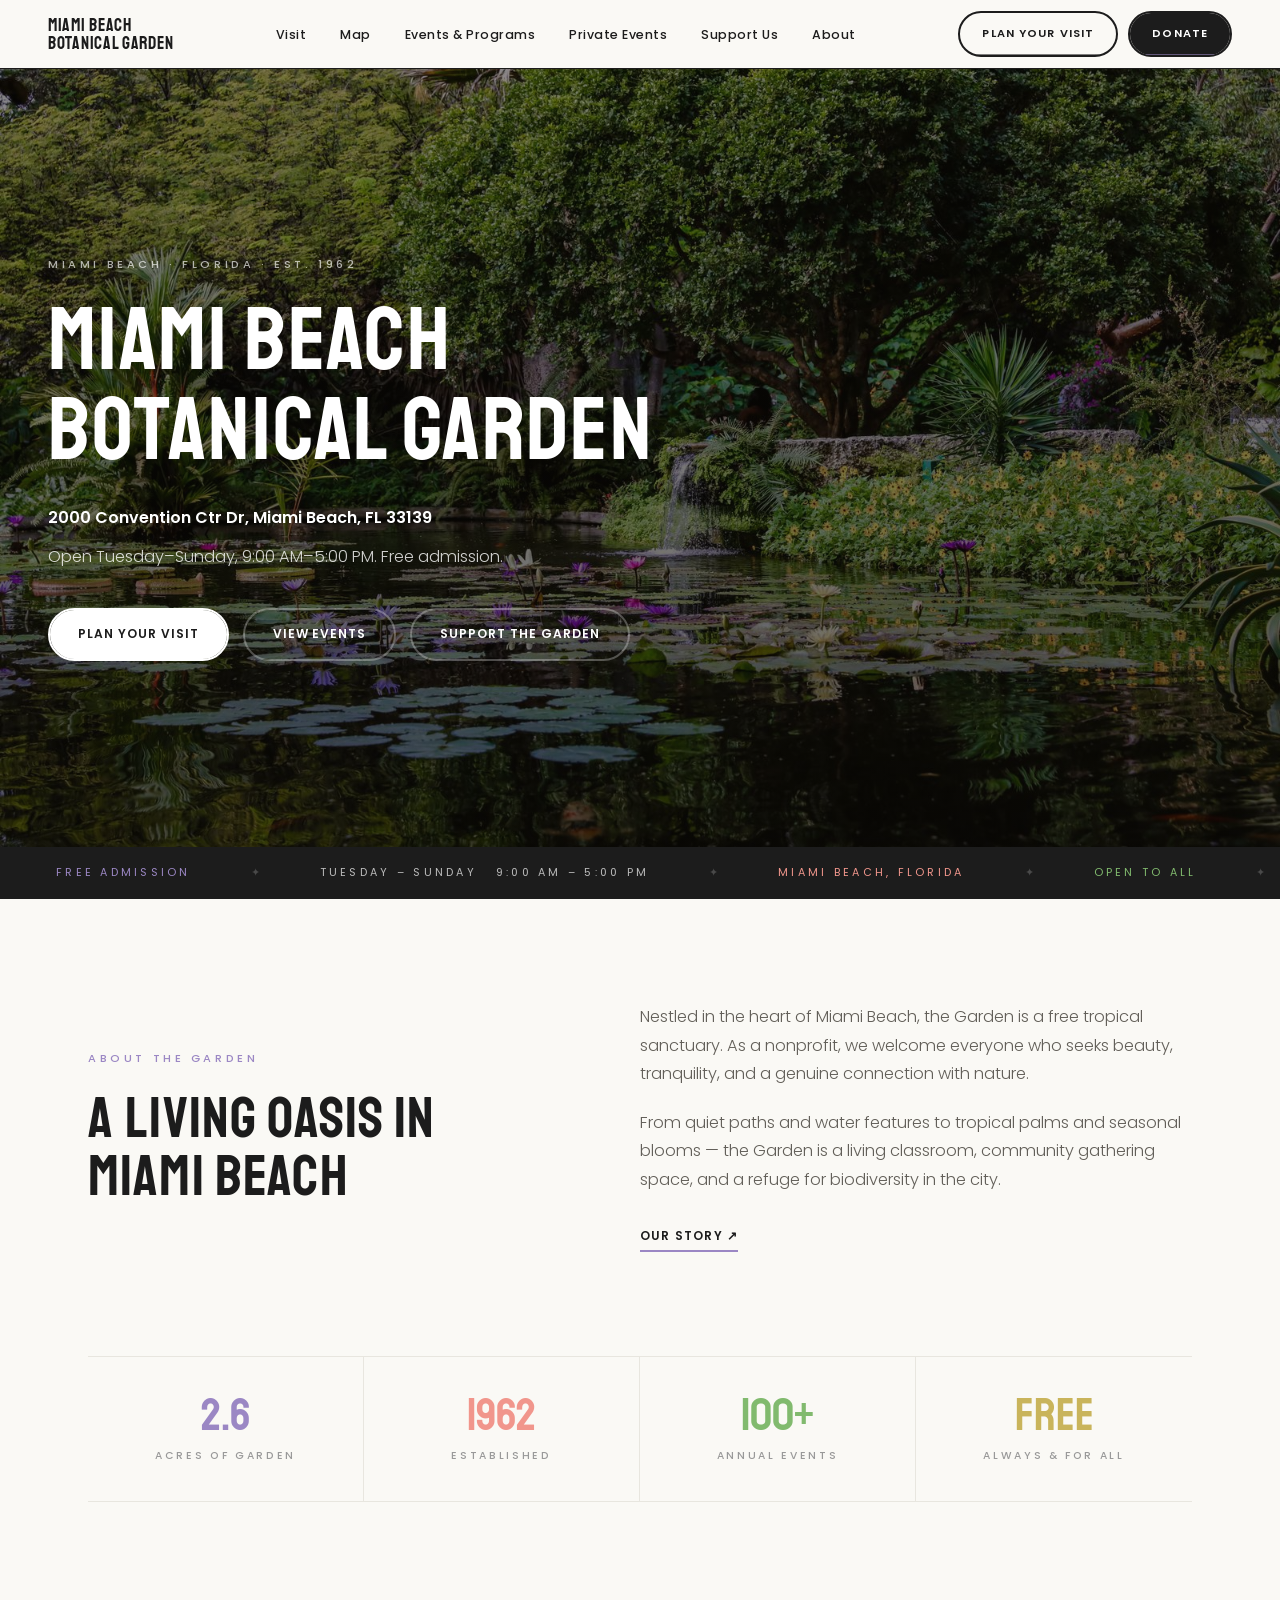
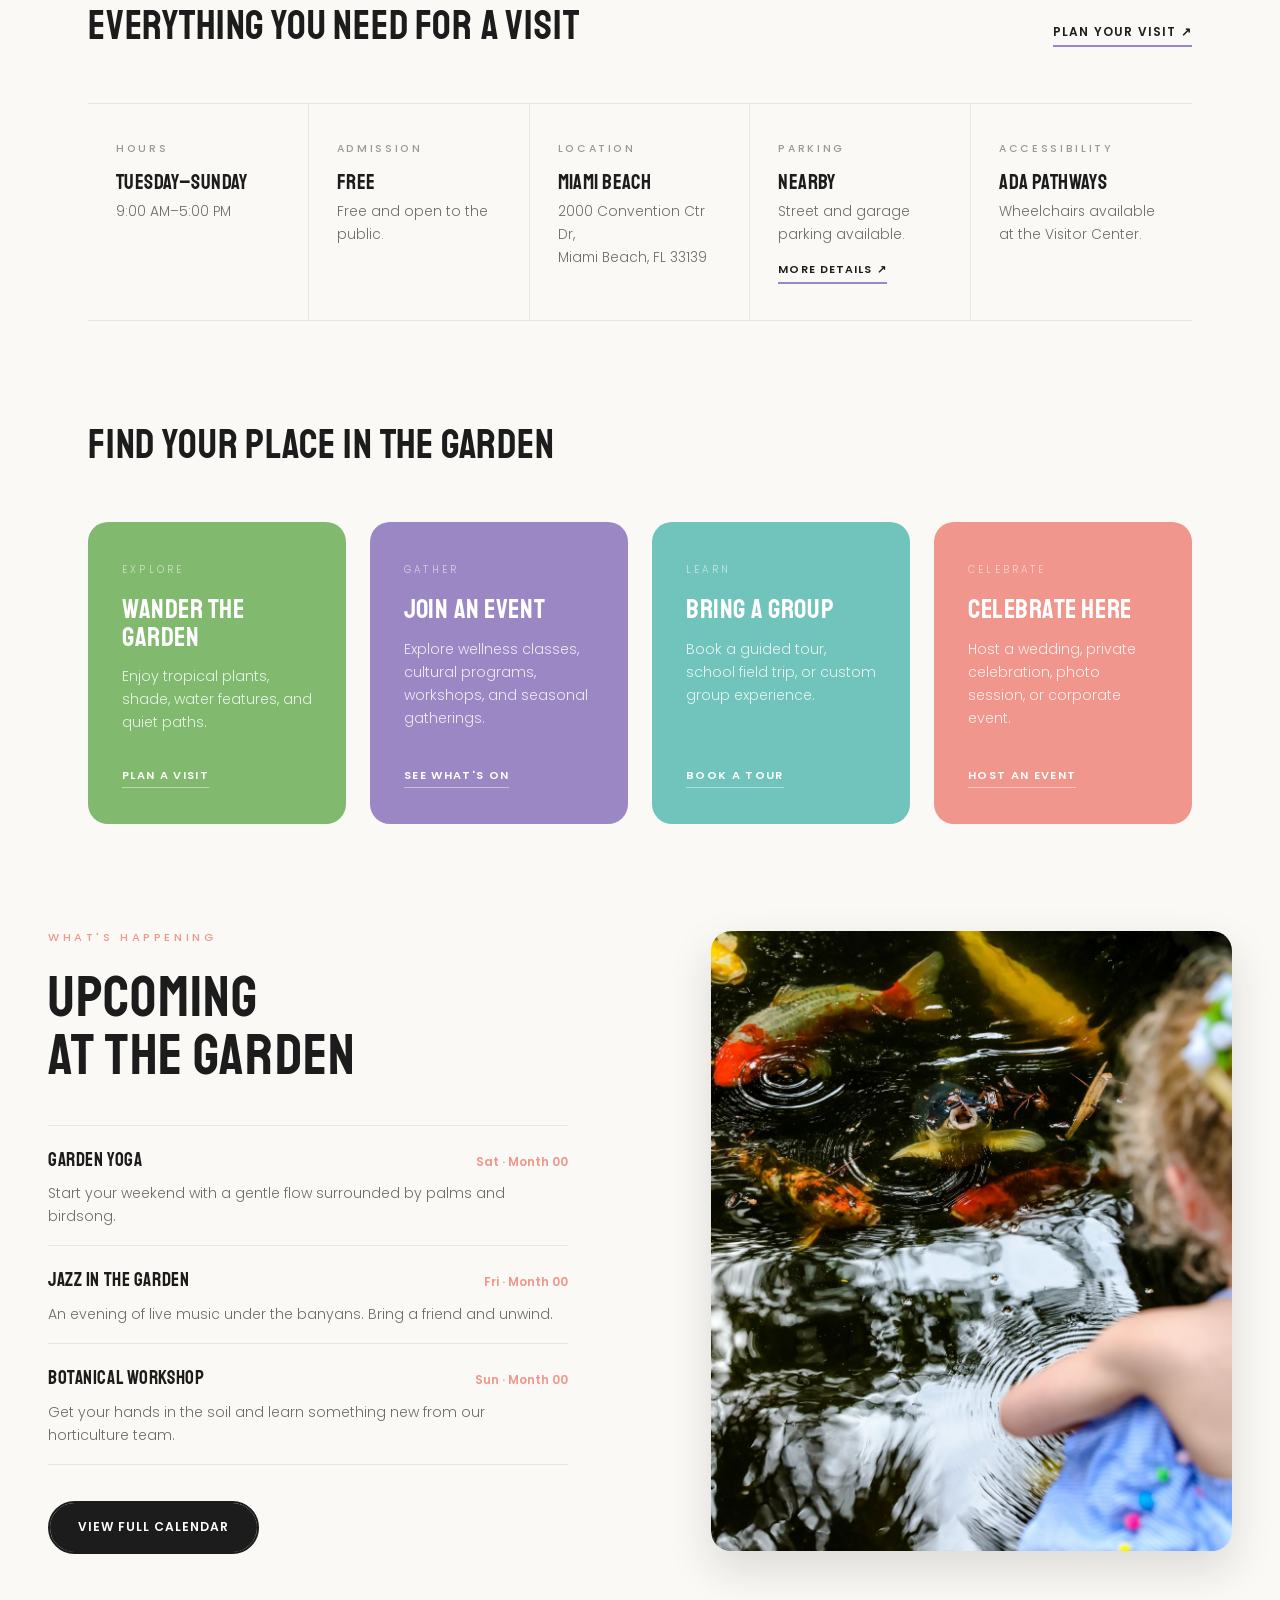
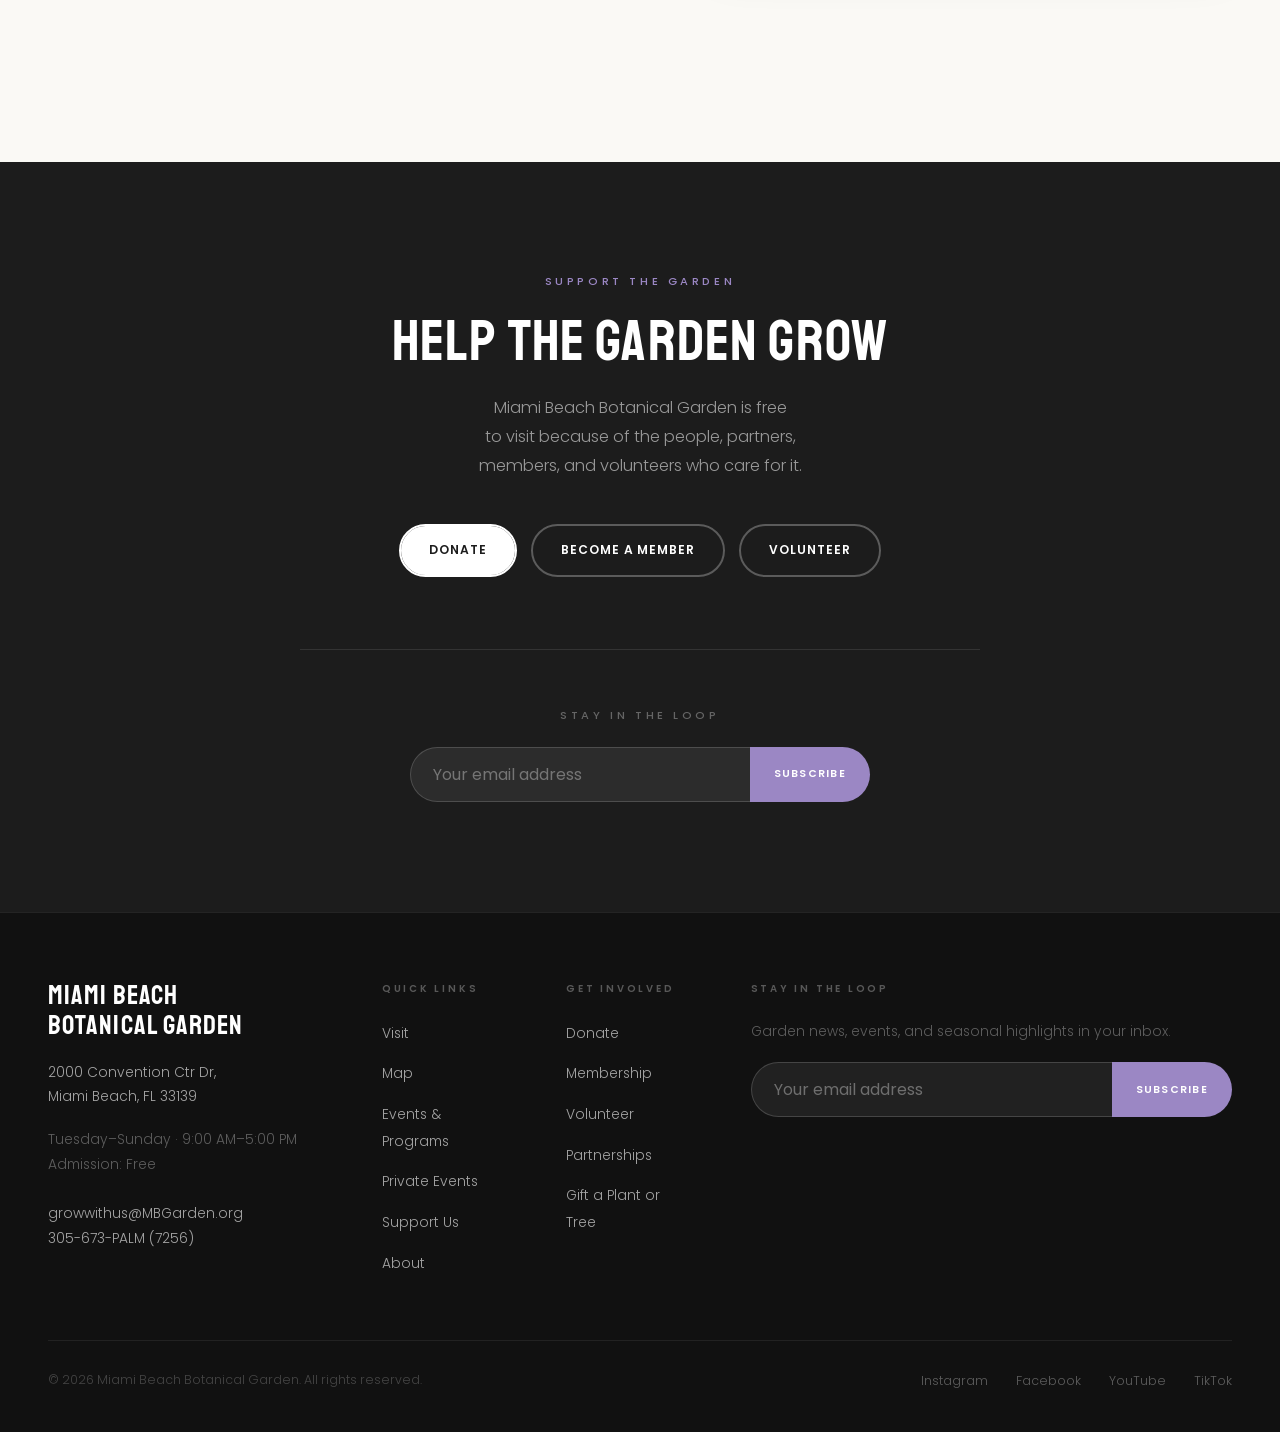
==== commit 8df1dc04: "edits" ====
--- a/index.html
+++ b/index.html
@@ -96,7 +96,7 @@
           <div>
             <p class="lead">Nestled in the heart of Miami Beach, the Garden is a free tropical sanctuary. As a nonprofit, we welcome everyone who seeks beauty, tranquility, and a genuine connection with nature.</p>
             <p class="lead">From quiet paths and water features to tropical palms and seasonal blooms — the Garden is a living classroom, community gathering space, and a refuge for biodiversity in the city.</p>
-            <a href="about.html" class="text-link">Our Story ↗</a>
+            <a href="about.html" class="text-link">Our Story ↗︎</a>
           </div>
         </div>
       </div>
@@ -131,7 +131,7 @@
       <div class="container">
         <div class="section-head">
           <h2 id="visitor-info-title" class="display-md">Everything You Need for a Visit</h2>
-          <a href="visit.html" class="text-link">Plan Your Visit ↗</a>
+          <a href="visit.html" class="text-link">Plan Your Visit ↗︎</a>
         </div>
 
         <div class="ruled-grid ruled-grid-5">
@@ -154,7 +154,7 @@
             <span class="cell-label">Parking</span>
             <h3>Nearby</h3>
             <p>Street and garage parking available.</p>
-            <a href="visit.html#parking" class="text-link" style="margin-top: 14px; font-size: 0.68rem;">More Details ↗</a>
+            <a href="visit.html#parking" class="text-link" style="margin-top: 14px; font-size: 0.68rem;">More Details ↗︎</a>
           </div>
           <div class="ruled-cell">
             <span class="cell-label">Accessibility</span>
--- a/css/style.css
+++ b/css/style.css
@@ -73,6 +73,7 @@
 }
 
 html {
+  overflow-x: clip; /* nothing can force sideways scrolling */
   scroll-behavior: smooth;
   scroll-padding-top: calc(var(--nav-height) + 12px);
 }
@@ -1360,7 +1361,7 @@
   border-right: none;
   border-radius: var(--radius-pill) 0 0 var(--radius-pill);
   color: #fff;
-  font-size: 0.85rem;
+  font-size: 16px; /* 16px+ stops iOS Safari from auto-zooming on tap */
   font-family: var(--font-body);
 }
 
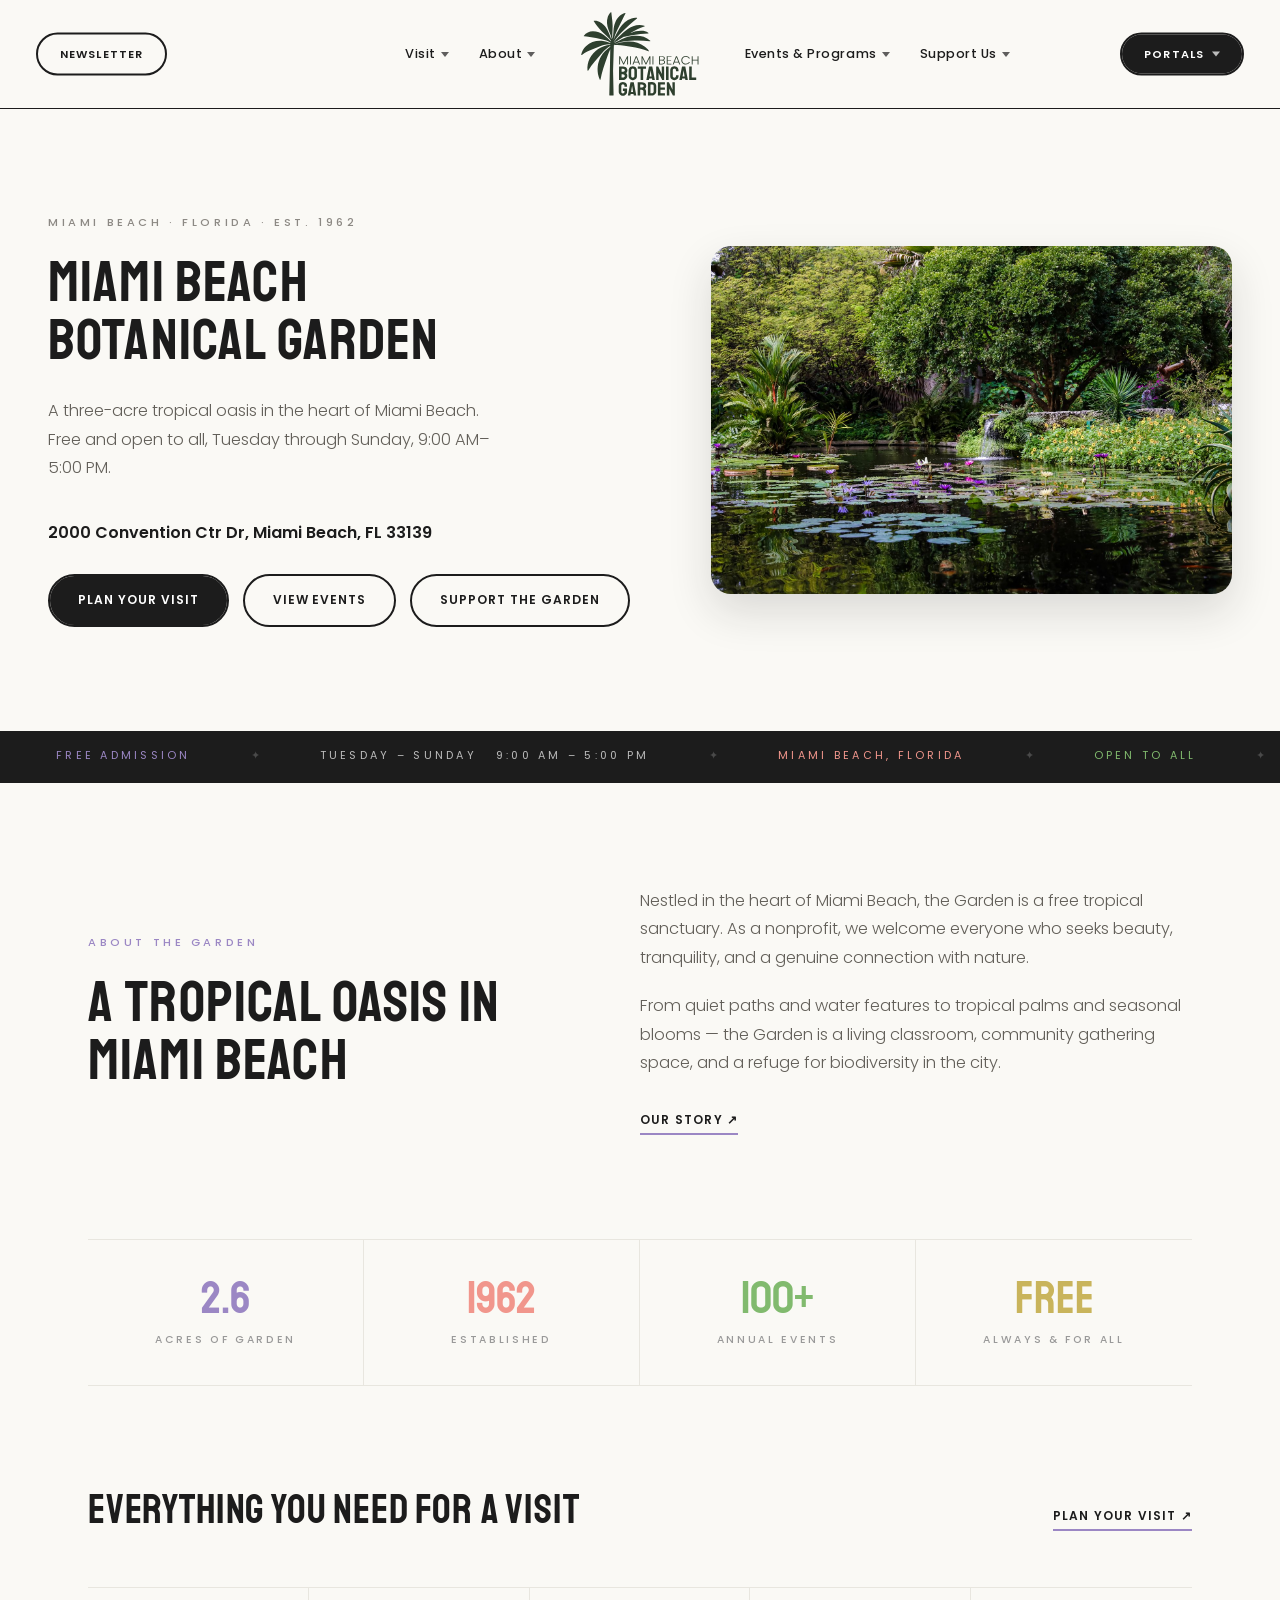
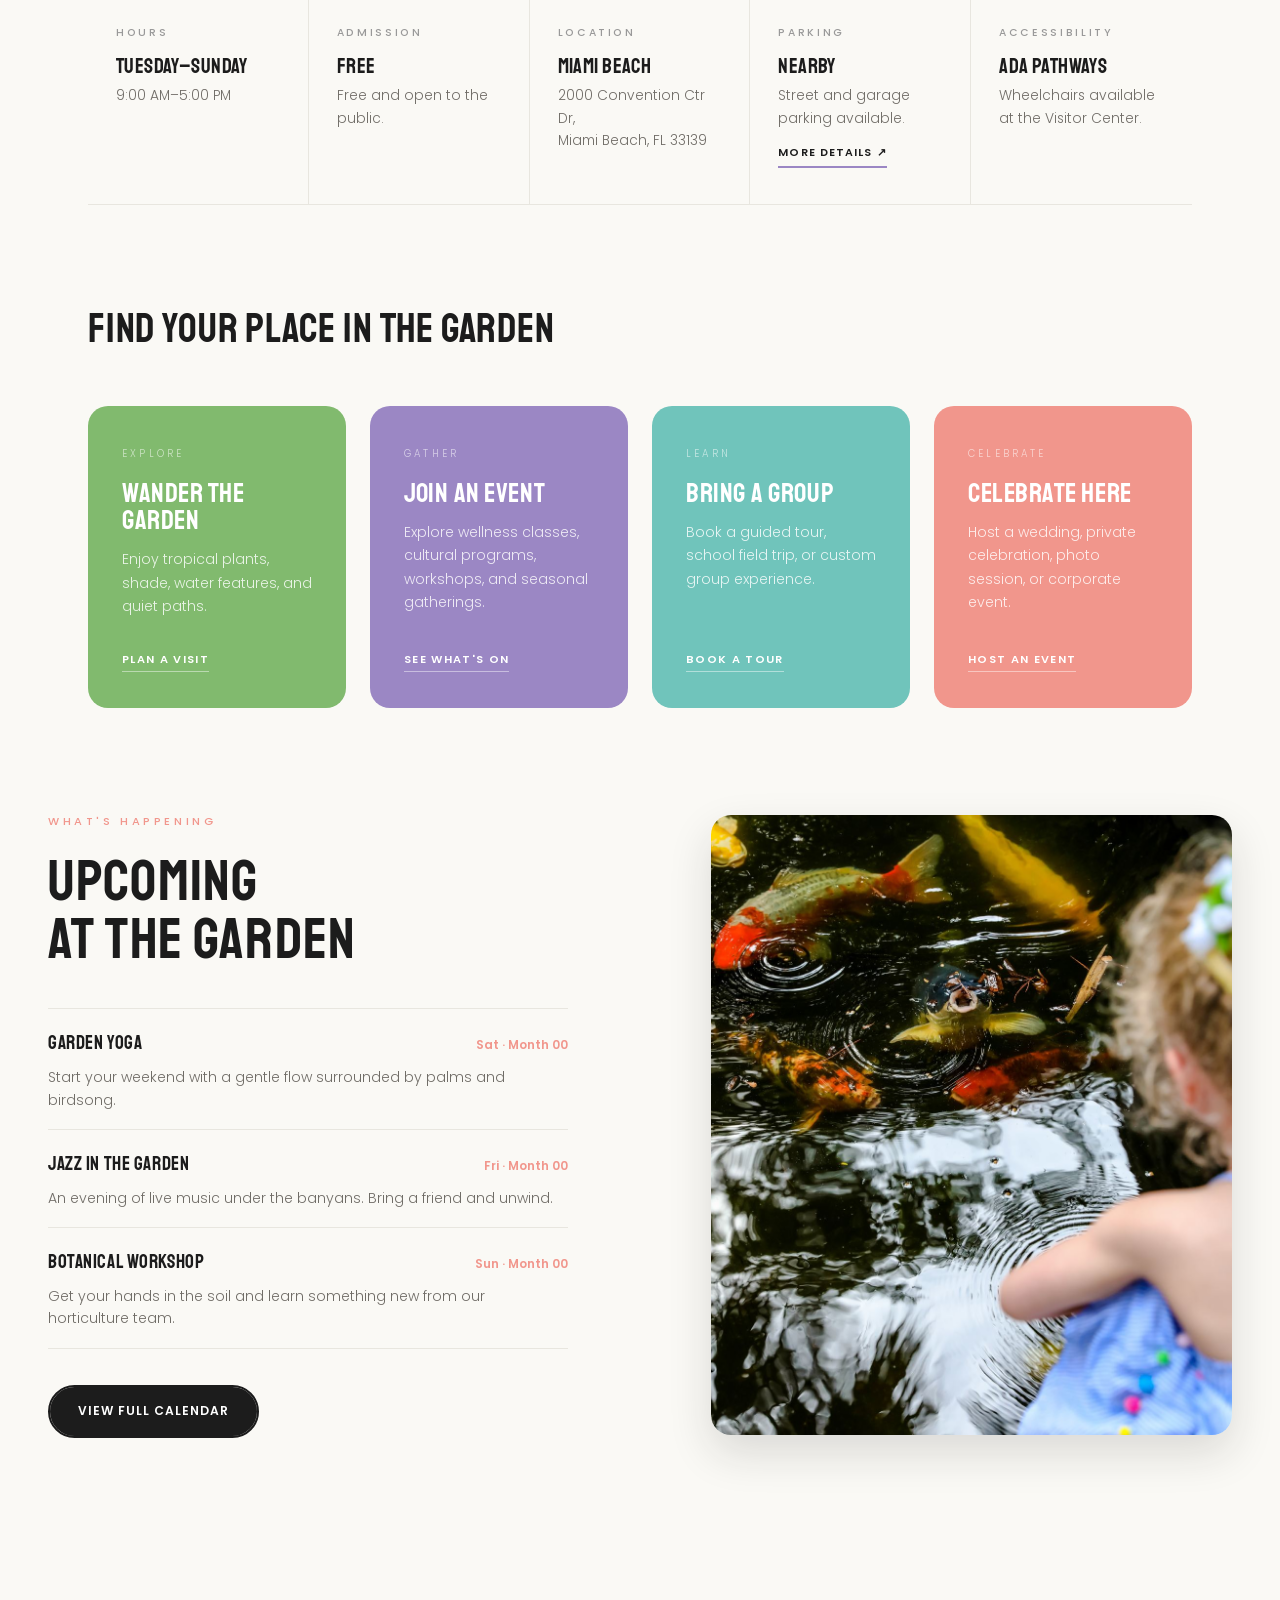
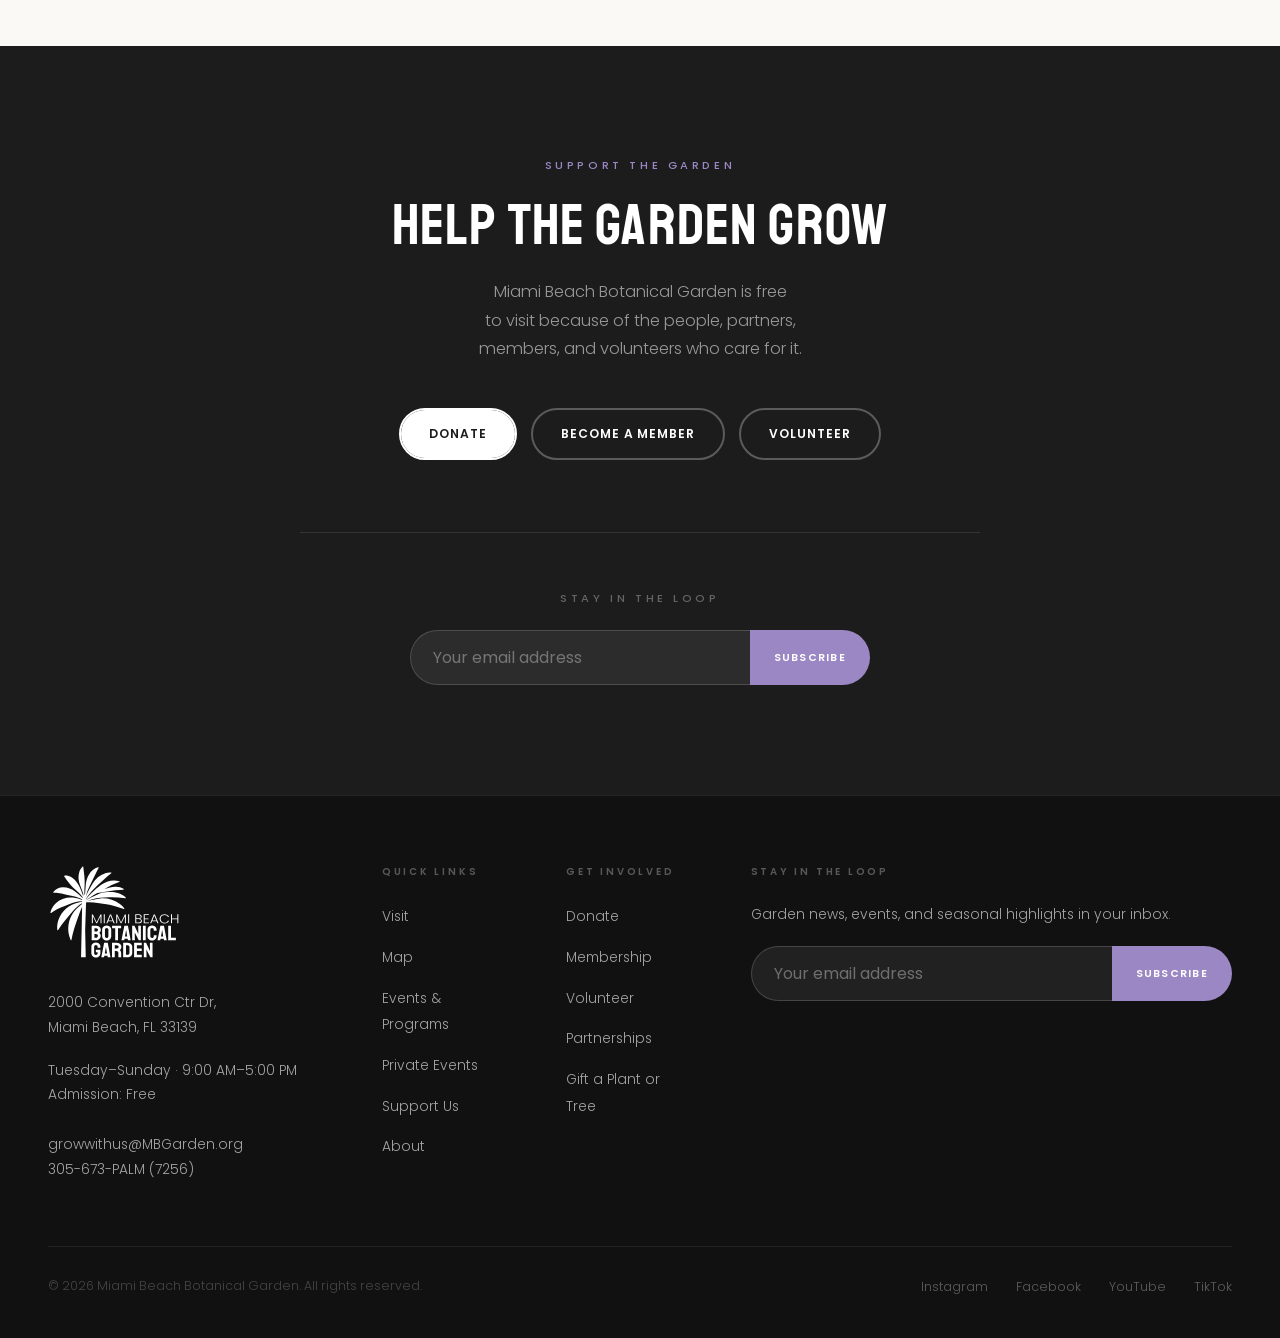
==== commit 03396685: "website general updates" ====
--- a/index.html
+++ b/index.html
@@ -12,6 +12,7 @@
   <link href="https://fonts.googleapis.com/css2?family=Staatliches&family=Poppins:wght@300;400;500;600;700&display=swap" rel="stylesheet">
 
   <link rel="stylesheet" href="css/style.css">
+  <link rel="icon" type="image/svg+xml" href="logos/Squared-Logo.svg">
 </head>
 <body>
 
@@ -19,49 +20,173 @@
   <header class="site-header">
     <div class="header-inner">
 
-      <a href="index.html" class="logo">Miami Beach<br>Botanical Garden</a>
-
-      <nav class="main-nav" aria-label="Main navigation">
+      <!-- Left nav (2 dropdown tabs) -->
+      <nav class="main-nav nav-left" aria-label="Main navigation">
         <ul>
-          <li><a href="visit.html">Visit</a></li>
-          <li><a href="map.html">Map</a></li>
-          <li><a href="events.html">Events &amp; Programs</a></li>
-          <li><a href="private-events.html">Private Events</a></li>
-          <li><a href="support.html">Support Us</a></li>
-          <li><a href="about.html">About</a></li>
+        <li class="nav-item has-dropdown">
+          <a href="visit.html" class="nav-link">Visit <span class="caret" aria-hidden="true"></span></a>
+          <div class="dropdown">
+            <a href="visit.html">Plan Your Visit</a>
+            <a href="map.html">Map</a>
+            <a href="visit.html#parking">Parking</a>
+            <a href="visit.html#accessibility">Rules &amp; Accessibility</a>
+            <a href="visit.html#tours">Tours &amp; Field Trips</a>
+            <a href="visit.html#photography">Photography &amp; Filming</a>
+            <a href="visit.html#holidays">Holidays &amp; Closures</a>
+          </div>
+        </li>
+        <li class="nav-item has-dropdown">
+          <a href="about.html" class="nav-link">About <span class="caret" aria-hidden="true"></span></a>
+          <div class="dropdown">
+            <a href="about.html#mission">Our Mission &amp; Values</a>
+            <a href="about.html#history">History of the Garden</a>
+            <a href="about.html#team">Team &amp; Board</a>
+          </div>
+        </li>
         </ul>
       </nav>
 
-      <div class="header-actions">
-        <a href="visit.html" class="pill pill-outline pill-sm">Plan Your Visit</a>
-        <a href="https://app.donorview.com/Donation/DonationInfo?prm=[base64]" target="_blank" rel="noopener" class="pill pill-ink pill-sm">Donate</a>
-        <button class="menu-toggle" aria-label="Open menu" aria-expanded="false">
-          <span></span><span></span><span></span>
-        </button>
-      </div>
-
+      <!-- Centered logo -->
+      <a href="index.html" class="logo" aria-label="Miami Beach Botanical Garden — Home">
+        <svg class="logo-svg" viewBox="-3.20 -2.97 165.04 119.34" xmlns="http://www.w3.org/2000/svg" fill="#2e3f2e" role="img" aria-label="Miami Beach Botanical Garden"><title>Miami Beach Botanical Garden</title><path d="M43,79.5l.7,32.9c0,.5-.3.7-.7.7h-4.3c-.5,0-.8-.4-.8-.9l.5-23.5.4-17.2.4-21.2c-1.4,3-2.5,6-3.7,9.1-2.1,5.8-4.1,11.6-6,17.5-1.5,4.7-2.6,9.4-3.5,14.3,0,.3-.2.5-.4.5-.2,0-.6,0-.7-.3l-1.5-4.3c-2.6-8.9-1.5-18.5,3-26.6,3.2-5.8,7.5-9.7,12.7-13.6,0-.4.2-.8,0-1.2-4.3,2.5-7.9,5.7-11,9.5l-9.9,11.8c-3.2,3.8-6.2,7.7-8.8,12-.2.2-.5.3-.7.3-.2,0-.3-.3-.4-.6-.6-5.5.6-11,3-15.9,5.6-11.1,15.8-17.1,27.9-18.8,0-.2,0-.3,0-.6-3-.1-6,.4-8.9,1.2-2.3.6-4.3,1.5-6.5,2.3l-7.7,3c-5.7,2.2-10.5,4.4-15.4,8.1-.2.1-.5,0-.6,0-.1,0-.3-.3-.3-.6,1-4.3,3.1-8.3,6.4-11.3,6.3-5.8,14.8-8.2,23.2-7,3.4.5,6.6,1.4,9.8,2.6.1,0,.2-.3.1-.5,0-.2-.2-.3-.4-.4-3.3-1.9-6.6-2.7-10.3-3.6l-8.8-2.1c-4.3-1-8.4-1.8-12.8-2.2l-3.1-.2c-.2,0-.4,0-.5-.2-.1-.2-.2-.5,0-.7,2.9-3.7,7.4-5.9,12.2-5.9,5.7,0,10.7,2.1,15.3,5.5,3.2,2.4,6.1,5,8.9,7.9.3-.4.2-.8-.1-1.2-1.3-1.8-2.6-3.4-4.3-4.9l-7.5-7c-4.4-4.1-7.8-8.8-11-13.8-.1-.2-.2-.4-.1-.6,0-.2.3-.3.5-.3,5.8-.5,11.3,3,14.8,7.6,2.8,3.6,4.7,7.6,6.3,11.9l2,5.4c0,.2.6-.5.4-1.1-.4-1.8-.9-3.5-1.6-5.3l-2.4-6.3c-2.1-5.6-2.9-11.4-1-17.1.8-2.5,2.2-4.7,4.1-6.5.2-.1.4-.1.5,0,.2,0,.3.2.3.5l1.4,12.2c.9,7.8-.4,15.3,0,23.1.6-1.1.9-1.9.9-3.2l.6-7.8c.5-7.3,2.7-14.6,8.2-19.7,2.1-2,4.5-3.4,7.3-4.2.2,0,.4,0,.5.1.1,0,.3.4.2.6l-2.1,4.1-9.5,19.5c-1.8,3.6-3.1,7.2-4.2,11.1-.1.5-.3.7-.3,1.4,2.1-5.5,5.2-11.2,8.4-16.3,3.8-5.9,9.1-10.8,15.9-13,2.3-.8,4.7-1.1,7.2-.8.2,0,.4.2.4.4,0,.2,0,.4-.2.5-3.4,2.6-6.6,5.3-9.7,8.2l-7.6,7.1-6.4,6.4c-2.4,2.4-4.6,5.3-6.5,8.1-.2.4-1.7,2.3-1.3,2.3,3.5-4.1,8.7-9.1,12.6-12.8,1.9-1.8,3.9-3.4,6-4.9,4.8-3.4,10.4-5.5,16.3-5.6,2.3,0,4.5.2,6.6,1,.3.1.5.3.5.6s-.2.4-.6.5c-6.4,2.1-12.4,5.2-18.2,8.5,0,0,0,.1,0,.1-.2.2-.4,0,0,0,0,0,.1,0,.2,0,4.6-1.9,9.4-3.1,14.4-2.9,3.3,0,6.3.9,9,2.7.2.2.3.4.3.6,0,.2,0,.5-.4.5l-10.3.7-13.9,2-7.8,1.5c-.3,0-.7,0-1,.1-2.7,1.4-5.3,3-7.8,4.7-1.2,1-4.7,2.6-5.6,4.1,3.7-2.2,9.6-5,13.5-6.8,3.4-1.6,6.9-2.5,10.6-3,8.9-1.2,18.5,0,25.2,6.3.2.1,0,.5,0,.6,0,.2-.3.3-.6.3-8.9-1.3-17.1-1.2-26-.9-6.7.2-13.6,1.3-19.8,3.7,0,.2-3.3,1.1-3.1,1.4,4.8-1.8,13-3.5,18.1-3.9,8.7-.6,17.2,1.7,24.1,6.9,1.7,1.2,6,5.2,5.5,6.2-.1.2-.4.3-.7.2-3.8-1.7-7.6-3-11.7-4-4-1-7.9-1.8-12-2.4l-8.7-1.3c-3.8-.6-7.4-1-11.2-.9-1.2,0-2.6.1-3.3.4"/>
+<path d="M56.326859999999996 113.362Q54.770579999999995 113.362 53.5025 112.65459999999999Q52.23442 111.9472 51.47069 110.7551Q50.706959999999995 109.56299999999999 50.706959999999995 108.0958V99.79039999999999Q50.706959999999995 98.37559999999999 51.47069 97.1835Q52.23442 95.9914 53.516909999999996 95.28399999999999Q54.7994 94.5766 56.326859999999996 94.5766Q57.91196 94.5766 59.19445 95.2709Q60.47694 95.9652 61.226259999999996 97.1442Q61.975579999999994 98.3232 61.975579999999994 99.79039999999999V100.9956Q61.975579999999994 101.1004 61.83148 101.1004H58.60364Q58.48836 101.1004 58.48836 100.9956V100.0Q58.48836 99.00439999999999 57.86873 98.3494Q57.2491 97.6944 56.326859999999996 97.6944Q55.49108 97.6944 54.84263 98.3232Q54.194179999999996 98.952 54.194179999999996 99.79039999999999V108.0958Q54.194179999999996 108.96039999999999 54.82822 109.5761Q55.46226 110.1918 56.326859999999996 110.1918Q57.2491 110.1918 57.86873 109.5892Q58.48836 108.9866 58.48836 108.0958V106.812H56.47096Q56.326859999999996 106.812 56.326859999999996 106.681V103.7466Q56.326859999999996 103.6156 56.47096 103.6156H61.860299999999995Q61.975579999999994 103.6156 61.975579999999994 103.7466V108.0958Q61.975579999999994 109.56299999999999 61.21185 110.7551Q60.448119999999996 111.9472 59.18004 112.65459999999999Q57.91196 113.362 56.326859999999996 113.362ZM63.04192 112.969 66.6156 94.9696Q66.64442 94.8648 66.7597 94.8648H70.9386Q71.05387999999999 94.8648 71.0827 94.9696L74.51228 112.969Q74.5411 113.1 74.39699999999999 113.1H71.19798Q71.0827 113.1 71.05387999999999 112.969L70.73686 111.0564H66.81734L66.50032 112.969Q66.4715 113.1 66.35622 113.1H63.1572Q63.04192 113.1 63.04192 112.969ZM67.39374 108.253H70.16046L68.97884 100.8908L68.80592 99.92139999999999L68.69064 100.8908ZM76.44322 113.1Q76.32794 113.1 76.32794 112.969L76.38558 94.9696Q76.38558 94.8648 76.50086 94.8648H82.3225Q83.87878 94.8648 85.19009 95.5591Q86.5014 96.2534 87.27954 97.41929999999999Q88.05768 98.5852 88.05768 100.05239999999999Q88.05768 101.0218 87.74066 101.7947Q87.42364 102.5676 86.99134000000001 103.1047Q86.55904 103.64179999999999 86.2132 103.90379999999999Q87.76948 105.47579999999999 87.76948 107.598L87.7983 112.969Q87.7983 113.1 87.6542 113.1H84.39753999999999Q84.28226 113.1 84.28226 113.0214V107.598Q84.28226 106.6548 83.54735 105.9605Q82.81244 105.2662 81.7461 105.2662H79.84398L79.81515999999999 112.969Q79.81515999999999 113.1 79.69988 113.1ZM79.84398 102.12219999999999H82.3225Q83.21592 102.12219999999999 83.9076 101.5196Q84.59928 100.917 84.59928 100.05239999999999Q84.59928 99.214 83.92201 98.6114Q83.24474 98.0088 82.3225 98.0088H79.84398ZM90.36327999999999 113.1Q90.21918 113.1 90.21918 112.969L90.27682 94.9696Q90.27682 94.8648 90.3921 94.8648L95.78143999999999 94.8386Q97.36654 94.8124 98.67785 95.5198Q99.98916 96.2272 100.7673 97.41929999999999Q101.54544 98.6114 101.54544 100.05239999999999V107.5718Q101.54544 109.0914 100.73848 110.3359Q99.93151999999999 111.5804 98.57697999999999 112.314Q97.22243999999999 113.04759999999999 95.52206 113.07379999999999ZM93.73522 109.8774H95.52206Q96.5884 109.8774 97.32330999999999 109.1962Q98.05821999999999 108.515 98.05821999999999 107.5718V100.02619999999999Q98.05821999999999 99.1878 97.38094999999998 98.5721Q96.70367999999999 97.9564 95.78143999999999 97.98259999999999L93.76404 98.0088ZM103.9375 113.1Q103.82222 113.1 103.82222 112.969L103.85104 94.9696Q103.85104 94.8648 103.96632 94.8648H113.21754Q113.33282 94.8648 113.33282 94.9958V97.9302Q113.33282 98.035 113.21754 98.035H107.30944V102.12219999999999H113.21754Q113.33282 102.12219999999999 113.33282 102.22699999999999L113.36164 105.18759999999999Q113.36164 105.2924 113.24636 105.2924H107.30944V109.8774H113.24636Q113.36164 109.8774 113.36164 110.0084V112.9952Q113.36164 113.1 113.24636 113.1ZM116.186 113.1Q115.95544 113.1 115.95544 112.91659999999999L115.92662 95.0744Q115.92662 94.8648 116.15718 94.8648H118.75098L123.62156 105.18759999999999L123.47746000000001 95.0744Q123.47746000000001 94.8648 123.73684 94.8648H126.59002Q126.76294 94.8648 126.76294 95.0744L126.79176 112.94279999999999Q126.79176 113.1 126.64766 113.1H124.1115L119.12564 103.4584L119.32738 112.8904Q119.32738 113.1 119.068 113.1Z"/>
+<path d="M51.168079999999996 91.9Q51.0528 91.9 51.0528 91.769L51.11044 73.76960000000001Q51.11044 73.66480000000001 51.225719999999995 73.66480000000001H56.759159999999994Q58.4019 73.66480000000001 59.6988 74.3853Q60.9957 75.1058 61.74502 76.2848Q62.494339999999994 77.4638 62.494339999999994 78.8524Q62.494339999999994 79.97900000000001 61.93235 80.9484Q61.37036 81.9178 60.59222 82.52040000000001Q61.428 83.28020000000001 61.88912 84.2758Q62.35024 85.2714 62.35024 86.37180000000001Q62.35024 87.8914 61.543279999999996 89.149Q60.73632 90.40660000000001 59.367369999999994 91.1533Q57.998419999999996 91.9 56.326859999999996 91.9ZM54.568839999999994 80.896H56.759159999999994Q57.76786 80.896 58.38749 80.2541Q59.00712 79.6122 59.00712 78.8524Q59.00712 78.01400000000001 58.34426 77.3983Q57.6814 76.7826 56.759159999999994 76.7826H54.568839999999994ZM54.54002 88.70360000000001H56.326859999999996Q57.36438 88.70360000000001 58.113699999999994 88.00930000000001Q58.86302 87.31500000000001 58.86302 86.37180000000001Q58.86302 85.4286 58.113699999999994 84.7474Q57.36438 84.06620000000001 56.326859999999996 84.06620000000001H54.568839999999994ZM69.75698 92.162Q68.2007 92.162 66.91821 91.4415Q65.63572 90.721 64.85758000000001 89.52890000000001Q64.07944 88.33680000000001 64.07944 86.89580000000001L64.10826 78.5904Q64.10826 77.14940000000001 64.87199000000001 75.97040000000001Q65.63572 74.79140000000001 66.93262000000001 74.084Q68.22952000000001 73.37660000000001 69.75698 73.37660000000001Q71.31326 73.37660000000001 72.58134 74.084Q73.84942 74.79140000000001 74.61314999999999 75.97040000000001Q75.37688 77.14940000000001 75.37688 78.5904L75.4057 86.89580000000001Q75.4057 88.33680000000001 74.64197 89.52890000000001Q73.87824 90.721 72.59575000000001 91.4415Q71.31326 92.162 69.75698 92.162ZM69.75698 88.99180000000001Q70.62158 88.99180000000001 71.27002999999999 88.34990000000002Q71.91848 87.70800000000001 71.91848 86.89580000000001L71.88966 78.5904Q71.88966 77.7258 71.28444 77.1232Q70.67922 76.5206 69.75698 76.5206Q68.86356 76.5206 68.22952000000001 77.1101Q67.59548 77.6996 67.59548 78.5904V86.89580000000001Q67.59548 87.7604 68.22952000000001 88.37610000000001Q68.86356 88.99180000000001 69.75698 88.99180000000001ZM80.47802 91.9Q80.36274 91.9 80.36274 91.769V76.83500000000001H76.61614Q76.47203999999999 76.83500000000001 76.47203999999999 76.70400000000001L76.50086 73.76960000000001Q76.50086 73.66480000000001 76.61614 73.66480000000001H87.56774Q87.71184 73.66480000000001 87.71184 73.76960000000001V76.70400000000001Q87.71184 76.83500000000001 87.59656 76.83500000000001H83.82114L83.84996 91.769Q83.84996 91.9 83.73468 91.9ZM88.14414 91.769 91.71781999999999 73.76960000000001Q91.74663999999999 73.66480000000001 91.86191999999998 73.66480000000001H96.04081999999998Q96.15609999999998 73.66480000000001 96.18491999999999 73.76960000000001L99.61449999999999 91.769Q99.64331999999999 91.9 99.49921999999998 91.9H96.30019999999999Q96.18491999999999 91.9 96.15609999999998 91.769L95.83907999999998 89.85640000000001H91.91955999999999L91.60253999999999 91.769Q91.57372 91.9 91.45843999999998 91.9H88.25941999999999Q88.14414 91.9 88.14414 91.769ZM92.49595999999998 87.05300000000001H95.26267999999999L94.08106 79.69080000000001L93.90813999999999 78.7214L93.79285999999999 79.69080000000001ZM101.68954 91.9Q101.45897999999998 91.9 101.45897999999998 91.7166L101.43015999999999 73.87440000000001Q101.43015999999999 73.66480000000001 101.66071999999998 73.66480000000001H104.25451999999999L109.12509999999999 83.9876L108.981 73.87440000000001Q108.981 73.66480000000001 109.24037999999999 73.66480000000001H112.09355999999998Q112.26647999999999 73.66480000000001 112.26647999999999 73.87440000000001L112.29529999999998 91.7428Q112.29529999999998 91.9 112.15119999999999 91.9H109.61504L104.62917999999999 82.25840000000001L104.83091999999999 91.69040000000001Q104.83091999999999 91.9 104.57153999999998 91.9ZM114.94673999999998 91.9Q114.80263999999998 91.9 114.80263999999998 91.769L114.83145999999998 73.76960000000001Q114.83145999999998 73.66480000000001 114.94673999999998 73.66480000000001H118.17457999999998Q118.28985999999998 73.66480000000001 118.28985999999998 73.76960000000001L118.31867999999999 91.769Q118.31867999999999 91.9 118.20339999999999 91.9ZM126.15771999999998 92.162Q124.57261999999999 92.162 123.29012999999998 91.4415Q122.00763999999998 90.721 121.25831999999998 89.51580000000001Q120.50899999999999 88.31060000000001 120.50899999999999 86.8172L120.53781999999998 78.64280000000001Q120.53781999999998 77.2018 121.27272999999998 76.00970000000001Q122.00763999999998 74.8176 123.29012999999998 74.09710000000001Q124.57261999999999 73.37660000000001 126.15771999999998 73.37660000000001Q127.74281999999998 73.37660000000001 129.0109 74.084Q130.27898 74.79140000000001 131.0283 75.9835Q131.77761999999998 77.1756 131.77761999999998 78.64280000000001V79.84800000000001Q131.77761999999998 79.95280000000001 131.66233999999997 79.95280000000001H128.43449999999999Q128.31921999999997 79.95280000000001 128.31921999999997 79.84800000000001V78.64280000000001Q128.31921999999997 77.77820000000001 127.69958999999997 77.14940000000001Q127.07995999999999 76.5206 126.15771999999998 76.5206Q125.12019999999998 76.5206 124.57261999999997 77.1625Q124.02503999999998 77.8044 124.02503999999998 78.64280000000001V86.8172Q124.02503999999998 87.7866 124.64466999999998 88.38920000000002Q125.26429999999998 88.99180000000001 126.15771999999998 88.99180000000001Q127.07995999999999 88.99180000000001 127.69958999999997 88.3237Q128.31921999999997 87.6556 128.31921999999997 86.8172V85.61200000000001Q128.31921999999997 85.50720000000001 128.43449999999999 85.50720000000001H131.69115999999997Q131.80643999999998 85.50720000000001 131.80643999999998 85.61200000000001V86.8172Q131.80643999999998 88.31060000000001 131.04271 89.51580000000001Q130.27898 90.721 129.0109 91.4415Q127.74281999999998 92.162 126.15771999999998 92.162ZM132.93042 91.769 136.5041 73.76960000000001Q136.53292 73.66480000000001 136.6482 73.66480000000001H140.8271Q140.94237999999999 73.66480000000001 140.97119999999998 73.76960000000001L144.40078 91.769Q144.4296 91.9 144.28549999999998 91.9H141.08648Q140.97119999999998 91.9 140.94237999999999 91.769L140.62536 89.85640000000001H136.70584L136.38881999999998 91.769Q136.35999999999999 91.9 136.24472 91.9H133.04569999999998Q132.93042 91.9 132.93042 91.769ZM137.28224 87.05300000000001H140.04896L138.86733999999998 79.69080000000001L138.69441999999998 78.7214L138.57914 79.69080000000001ZM146.33172 91.9Q146.21644 91.9 146.21644 91.769L146.24526 73.79580000000001Q146.24526 73.66480000000001 146.38935999999998 73.66480000000001H149.58838Q149.73247999999998 73.66480000000001 149.73247999999998 73.79580000000001L149.70365999999999 88.6774H155.64058Q155.78467999999998 88.6774 155.78467999999998 88.8084V91.769Q155.78467999999998 91.9 155.64058 91.9Z"/>
+<path d="M63.3288 59.76V70.8H62.0968V61.983999999999995L57.7672 70.8H56.8696L52.54 62.016V70.8H51.308V59.76H52.6104L57.309599999999996 69.328L62.0088 59.76ZM67.3592 59.616V70.8H66.1272V59.616ZM77.2856 68.14399999999999H71.6888L70.6152 70.8H69.3128L73.8008 59.76H75.1912L79.6616 70.8H78.3592ZM76.916 67.216 74.4872 61.168 72.0584 67.216ZM93.6536 59.76V70.8H92.4216V61.983999999999995L88.092 70.8H87.1944L82.8648 62.016V70.8H81.6328V59.76H82.93520000000001L87.6344 69.328L92.3336 59.76ZM97.68400000000001 59.616V70.8H96.45200000000001V59.616ZM113.54160000000002 67.80799999999999Q113.54160000000002 68.65599999999999 113.07520000000002 69.33599999999998Q112.60880000000002 70.01599999999999 111.71120000000002 70.40799999999999Q110.81360000000001 70.8 109.56400000000001 70.8H105.30480000000001V59.616H109.44080000000001Q111.30640000000001 59.616 112.28320000000002 60.4Q113.26000000000002 61.184 113.26000000000002 62.431999999999995Q113.26000000000002 63.471999999999994 112.64400000000002 64.12Q112.02800000000002 64.768 111.06000000000002 65.024Q112.09840000000001 65.2 112.82000000000002 65.98400000000001Q113.54160000000002 66.768 113.54160000000002 67.80799999999999ZM106.53680000000001 64.56H109.4056Q110.65520000000001 64.56 111.33280000000002 64.024Q112.01040000000002 63.488 112.01040000000002 62.544Q112.01040000000002 61.616 111.33280000000002 61.087999999999994Q110.65520000000001 60.559999999999995 109.35280000000002 60.559999999999995H106.53680000000001ZM112.30960000000002 67.696Q112.30960000000002 66.688 111.52640000000002 66.088Q110.74320000000002 65.488 109.42320000000001 65.488H106.53680000000001V69.856H109.47600000000001Q110.81360000000001 69.856 111.56160000000001 69.28Q112.30960000000002 68.704 112.30960000000002 67.696ZM117.044 60.528V64.704H121.708V65.63199999999999H117.044V69.872H122.23599999999999V70.8H115.812V59.599999999999994H122.23599999999999V60.528ZM131.7928 68.14399999999999H126.196L125.1224 70.8H123.82L128.308 59.76H129.6984L134.1688 70.8H132.8664ZM131.4232 67.216 128.99439999999998 61.168 126.5656 67.216ZM141.596 59.488Q143.6552 59.488 145.1248 60.376Q146.5944 61.263999999999996 147.2632 62.879999999999995H145.82Q145.292 61.744 144.2096 61.104Q143.1272 60.464 141.596 60.464Q140.2408 60.464 139.1584 61.04Q138.076 61.616 137.45999999999998 62.696Q136.844 63.775999999999996 136.844 65.2Q136.844 66.624 137.45999999999998 67.696Q138.076 68.768 139.1584 69.344Q140.2408 69.92 141.596 69.92Q143.1272 69.92 144.2096 69.288Q145.292 68.65599999999999 145.82 67.536H147.2632Q146.5944 69.136 145.11599999999999 70.01599999999999Q143.6376 70.896 141.596 70.896Q139.9064 70.896 138.53359999999998 70.168Q137.1608 69.44 136.3688 68.144Q135.5768 66.848 135.5768 65.2Q135.5768 63.552 136.3688 62.248Q137.1608 60.943999999999996 138.53359999999998 60.215999999999994Q139.9064 59.488 141.596 59.488ZM158.844 59.616V70.8H157.61200000000002V65.568H150.9416V70.8H149.7096V59.616H150.9416V64.64H157.61200000000002V59.616Z"/></svg>
+        <img class="logo-mobile-img" src="logos/Mobile-Logo.svg" alt="Miami Beach Botanical Garden">
+      </a>
+
+      <!-- Right nav (2 dropdown tabs) -->
+      <nav class="main-nav nav-right" aria-label="Secondary navigation">
+        <ul>
+        <li class="nav-item has-dropdown">
+          <a href="events.html" class="nav-link">Events &amp; Programs <span class="caret" aria-hidden="true"></span></a>
+          <div class="dropdown">
+            <a href="events.html#calendar">Calendar</a>
+            <a href="events.html#programs">Programs &amp; Classes</a>
+            <a href="events.html#rentals">Private Event Rentals</a>
+            <a href="events.html#galleries">Photo Galleries</a>
+            <a href="events.html#experience">Book a Garden Experience</a>
+          </div>
+        </li>
+        <li class="nav-item has-dropdown">
+          <a href="support.html" class="nav-link">Support Us <span class="caret" aria-hidden="true"></span></a>
+          <div class="dropdown">
+            <a href="https://app.donorview.com/Donation/DonationInfo?prm=[base64]" target="_blank" rel="noopener">Donate</a>
+            <a href="support.html">Ways to Give</a>
+            <a href="support.html#membership">Membership</a>
+            <a href="support.html#partners">Corporate Partnerships</a>
+            <a href="support.html#volunteer">Volunteer</a>
+            <a href="support.html#boutique">Boutique</a>
+          </div>
+        </li>
+        </ul>
+      </nav>
+
+      <!-- Mobile hamburger -->
+      <button class="menu-toggle" aria-label="Open menu" aria-expanded="false">
+        <span></span><span></span><span></span>
+      </button>
     </div>
+
+    <!-- Edge utilities: Newsletter (left), Portals (right) -->
+    <button type="button" class="pill pill-ink pill-sm newsletter-link header-util header-util-left" title="Newsletter sign-up coming soon">Newsletter</button>
+    <div class="nav-item has-dropdown portals header-util header-util-right">
+      <button type="button" class="pill pill-ink pill-sm portals-toggle" aria-haspopup="true" aria-expanded="false">Portals <span class="caret" aria-hidden="true"></span></button>
+      <div class="dropdown dropdown-right">
+        <a href="https://app.donorview.com/Portal/Account/Login?prm=[base64]" target="_blank" rel="noopener">Friends Portal</a>
+        <a href="https://www.volgistics.com/vicnet/691779/login" target="_blank" rel="noopener">Volunteer Portal</a>
+      </div>
+    </div>
+
+    <!-- Mobile dropdown (accordion) -->
+    <nav class="mobile-nav" aria-label="Mobile navigation">
+      <div class="m-group">
+        <div class="m-parent-row">
+          <a href="visit.html" class="m-parent-link">Visit</a>
+          <button class="m-toggle" type="button" aria-expanded="false" aria-label="Expand Visit menu"><span class="caret" aria-hidden="true"></span></button>
+        </div>
+        <div class="m-sub">
+        <a href="visit.html">Plan Your Visit</a>
+        <a href="map.html">Map</a>
+        <a href="visit.html#parking">Parking</a>
+        <a href="visit.html#accessibility">Rules &amp; Accessibility</a>
+        <a href="visit.html#tours">Tours &amp; Field Trips</a>
+        <a href="visit.html#photography">Photography &amp; Filming</a>
+        <a href="visit.html#holidays">Holidays &amp; Closures</a>
+        </div>
+      </div>
+      <div class="m-group">
+        <div class="m-parent-row">
+          <a href="about.html" class="m-parent-link">About</a>
+          <button class="m-toggle" type="button" aria-expanded="false" aria-label="Expand About menu"><span class="caret" aria-hidden="true"></span></button>
+        </div>
+        <div class="m-sub">
+        <a href="about.html#mission">Our Mission &amp; Values</a>
+        <a href="about.html#history">History of the Garden</a>
+        <a href="about.html#team">Team &amp; Board</a>
+        </div>
+      </div>
+      <div class="m-group">
+        <div class="m-parent-row">
+          <a href="events.html" class="m-parent-link">Events &amp; Programs</a>
+          <button class="m-toggle" type="button" aria-expanded="false" aria-label="Expand Events and Programs menu"><span class="caret" aria-hidden="true"></span></button>
+        </div>
+        <div class="m-sub">
+        <a href="events.html#calendar">Calendar</a>
+        <a href="events.html#programs">Programs &amp; Classes</a>
+        <a href="events.html#rentals">Private Event Rentals</a>
+        <a href="events.html#galleries">Photo Galleries</a>
+        <a href="events.html#experience">Book a Garden Experience</a>
+        </div>
+      </div>
+      <div class="m-group">
+        <div class="m-parent-row">
+          <a href="support.html" class="m-parent-link">Support Us</a>
+          <button class="m-toggle" type="button" aria-expanded="false" aria-label="Expand Support Us menu"><span class="caret" aria-hidden="true"></span></button>
+        </div>
+        <div class="m-sub">
+        <a href="https://app.donorview.com/Donation/DonationInfo?prm=[base64]" target="_blank" rel="noopener">Donate</a>
+        <a href="support.html">Ways to Give</a>
+        <a href="support.html#membership">Membership</a>
+        <a href="support.html#partners">Corporate Partnerships</a>
+        <a href="support.html#volunteer">Volunteer</a>
+        <a href="support.html#boutique">Boutique</a>
+        </div>
+      </div>
+      <div class="m-utils">
+        <button type="button" class="m-util newsletter-link">Newsletter</button>
+        <a href="https://app.donorview.com/Portal/Account/Login?prm=[base64]" target="_blank" rel="noopener" class="m-util">Friends Portal</a>
+        <a href="https://www.volgistics.com/vicnet/691779/login" target="_blank" rel="noopener" class="m-util">Volunteer Portal</a>
+      </div>
+    </nav>
   </header>
 
   <main>
 
-    <!-- ================= 1. HERO (full-photo background) =================
-         The pond photo fills the section; a dark overlay (set in the
-         .hero-full CSS) keeps the text readable. -->
-    <section class="hero-full" aria-label="Welcome">
-      <div class="hero-inner">
-        <p class="eyebrow">Miami Beach · Florida · Est. 1962</p>
-        <h1 class="display-xl">Miami Beach<br>Botanical Garden</h1>
+    <!-- ================= 1. PAGE HERO (text + photo) ================= -->
+    <section class="block block-green" aria-label="Welcome">
+      <div class="block-text">
+        <p class="eyebrow eyebrow-dim">Miami Beach · Florida · Est. 1962</p>
+        <h1 class="display-lg">Miami Beach<br>Botanical Garden</h1>
+        <p class="lead" style="margin-top: 28px;">A three-acre tropical oasis in the heart of Miami Beach. Free and open to all, Tuesday through Sunday, 9:00 AM–5:00 PM.</p>
+
         <!-- Address — links to Google Maps -->
         <a href="https://maps.google.com/?q=2000+Convention+Center+Dr,+Miami+Beach,+FL+33139"
-           target="_blank" rel="noopener" class="hero-address">
+           target="_blank" rel="noopener"
+           style="display: inline-block; font-weight: 600; font-size: 1rem; margin-bottom: 28px;">
           2000 Convention Ctr Dr, Miami Beach, FL 33139
         </a>
-        <p class="lead">Open Tuesday–Sunday, 9:00 AM–5:00 PM. Free admission.</p>
+
         <div class="btn-group">
-          <a href="visit.html" class="pill pill-white">Plan Your Visit</a>
-          <a href="events.html" class="pill pill-ghost">View Events</a>
-          <a href="support.html" class="pill pill-ghost">Support the Garden</a>
+          <a href="visit.html" class="pill pill-ink">Plan Your Visit</a>
+          <a href="events.html" class="pill pill-outline">View Events</a>
+          <a href="support.html" class="pill pill-outline">Support the Garden</a>
+        </div>
+      </div>
+
+      <div class="block-media">
+        <div class="media-photo">
+          <img src="images/garden-3.jpg" alt="A tranquil pond in the Miami Beach Botanical Garden framed by tropical palms and greenery">
         </div>
       </div>
     </section>
@@ -91,7 +216,7 @@
         <div class="split-2">
           <div>
             <p class="eyebrow eyebrow-lilac">About the Garden</p>
-            <h2 id="oasis-title" class="display-lg">A Living Oasis in<br>Miami Beach</h2>
+            <h2 id="oasis-title" class="display-lg">A Tropical Oasis in<br>Miami Beach</h2>
           </div>
           <div>
             <p class="lead">Nestled in the heart of Miami Beach, the Garden is a free tropical sanctuary. As a nonprofit, we welcome everyone who seeks beauty, tranquility, and a genuine connection with nature.</p>
@@ -198,7 +323,7 @@
             <p class="eyebrow">Celebrate</p>
             <h3>Celebrate Here</h3>
             <p>Host a wedding, private celebration, photo session, or corporate event.</p>
-            <a href="private-events.html" class="card-link">Host an Event</a>
+            <a href="events.html#rentals" class="card-link">Host an Event</a>
           </article>
         </div>
       </div>
@@ -276,7 +401,12 @@
       <div class="footer-grid">
 
         <div>
-          <div class="footer-brand">Miami Beach<br>Botanical Garden</div>
+          <a href="index.html" class="footer-logo" aria-label="Miami Beach Botanical Garden — Home">
+            <svg class="footer-logo-svg" viewBox="-3.20 -2.97 165.04 119.34" xmlns="http://www.w3.org/2000/svg" fill="#ffffff" role="img" aria-label="Miami Beach Botanical Garden"><title>Miami Beach Botanical Garden</title><path d="M43,79.5l.7,32.9c0,.5-.3.7-.7.7h-4.3c-.5,0-.8-.4-.8-.9l.5-23.5.4-17.2.4-21.2c-1.4,3-2.5,6-3.7,9.1-2.1,5.8-4.1,11.6-6,17.5-1.5,4.7-2.6,9.4-3.5,14.3,0,.3-.2.5-.4.5-.2,0-.6,0-.7-.3l-1.5-4.3c-2.6-8.9-1.5-18.5,3-26.6,3.2-5.8,7.5-9.7,12.7-13.6,0-.4.2-.8,0-1.2-4.3,2.5-7.9,5.7-11,9.5l-9.9,11.8c-3.2,3.8-6.2,7.7-8.8,12-.2.2-.5.3-.7.3-.2,0-.3-.3-.4-.6-.6-5.5.6-11,3-15.9,5.6-11.1,15.8-17.1,27.9-18.8,0-.2,0-.3,0-.6-3-.1-6,.4-8.9,1.2-2.3.6-4.3,1.5-6.5,2.3l-7.7,3c-5.7,2.2-10.5,4.4-15.4,8.1-.2.1-.5,0-.6,0-.1,0-.3-.3-.3-.6,1-4.3,3.1-8.3,6.4-11.3,6.3-5.8,14.8-8.2,23.2-7,3.4.5,6.6,1.4,9.8,2.6.1,0,.2-.3.1-.5,0-.2-.2-.3-.4-.4-3.3-1.9-6.6-2.7-10.3-3.6l-8.8-2.1c-4.3-1-8.4-1.8-12.8-2.2l-3.1-.2c-.2,0-.4,0-.5-.2-.1-.2-.2-.5,0-.7,2.9-3.7,7.4-5.9,12.2-5.9,5.7,0,10.7,2.1,15.3,5.5,3.2,2.4,6.1,5,8.9,7.9.3-.4.2-.8-.1-1.2-1.3-1.8-2.6-3.4-4.3-4.9l-7.5-7c-4.4-4.1-7.8-8.8-11-13.8-.1-.2-.2-.4-.1-.6,0-.2.3-.3.5-.3,5.8-.5,11.3,3,14.8,7.6,2.8,3.6,4.7,7.6,6.3,11.9l2,5.4c0,.2.6-.5.4-1.1-.4-1.8-.9-3.5-1.6-5.3l-2.4-6.3c-2.1-5.6-2.9-11.4-1-17.1.8-2.5,2.2-4.7,4.1-6.5.2-.1.4-.1.5,0,.2,0,.3.2.3.5l1.4,12.2c.9,7.8-.4,15.3,0,23.1.6-1.1.9-1.9.9-3.2l.6-7.8c.5-7.3,2.7-14.6,8.2-19.7,2.1-2,4.5-3.4,7.3-4.2.2,0,.4,0,.5.1.1,0,.3.4.2.6l-2.1,4.1-9.5,19.5c-1.8,3.6-3.1,7.2-4.2,11.1-.1.5-.3.7-.3,1.4,2.1-5.5,5.2-11.2,8.4-16.3,3.8-5.9,9.1-10.8,15.9-13,2.3-.8,4.7-1.1,7.2-.8.2,0,.4.2.4.4,0,.2,0,.4-.2.5-3.4,2.6-6.6,5.3-9.7,8.2l-7.6,7.1-6.4,6.4c-2.4,2.4-4.6,5.3-6.5,8.1-.2.4-1.7,2.3-1.3,2.3,3.5-4.1,8.7-9.1,12.6-12.8,1.9-1.8,3.9-3.4,6-4.9,4.8-3.4,10.4-5.5,16.3-5.6,2.3,0,4.5.2,6.6,1,.3.1.5.3.5.6s-.2.4-.6.5c-6.4,2.1-12.4,5.2-18.2,8.5,0,0,0,.1,0,.1-.2.2-.4,0,0,0,0,0,.1,0,.2,0,4.6-1.9,9.4-3.1,14.4-2.9,3.3,0,6.3.9,9,2.7.2.2.3.4.3.6,0,.2,0,.5-.4.5l-10.3.7-13.9,2-7.8,1.5c-.3,0-.7,0-1,.1-2.7,1.4-5.3,3-7.8,4.7-1.2,1-4.7,2.6-5.6,4.1,3.7-2.2,9.6-5,13.5-6.8,3.4-1.6,6.9-2.5,10.6-3,8.9-1.2,18.5,0,25.2,6.3.2.1,0,.5,0,.6,0,.2-.3.3-.6.3-8.9-1.3-17.1-1.2-26-.9-6.7.2-13.6,1.3-19.8,3.7,0,.2-3.3,1.1-3.1,1.4,4.8-1.8,13-3.5,18.1-3.9,8.7-.6,17.2,1.7,24.1,6.9,1.7,1.2,6,5.2,5.5,6.2-.1.2-.4.3-.7.2-3.8-1.7-7.6-3-11.7-4-4-1-7.9-1.8-12-2.4l-8.7-1.3c-3.8-.6-7.4-1-11.2-.9-1.2,0-2.6.1-3.3.4"/>
+<path d="M56.326859999999996 113.362Q54.770579999999995 113.362 53.5025 112.65459999999999Q52.23442 111.9472 51.47069 110.7551Q50.706959999999995 109.56299999999999 50.706959999999995 108.0958V99.79039999999999Q50.706959999999995 98.37559999999999 51.47069 97.1835Q52.23442 95.9914 53.516909999999996 95.28399999999999Q54.7994 94.5766 56.326859999999996 94.5766Q57.91196 94.5766 59.19445 95.2709Q60.47694 95.9652 61.226259999999996 97.1442Q61.975579999999994 98.3232 61.975579999999994 99.79039999999999V100.9956Q61.975579999999994 101.1004 61.83148 101.1004H58.60364Q58.48836 101.1004 58.48836 100.9956V100.0Q58.48836 99.00439999999999 57.86873 98.3494Q57.2491 97.6944 56.326859999999996 97.6944Q55.49108 97.6944 54.84263 98.3232Q54.194179999999996 98.952 54.194179999999996 99.79039999999999V108.0958Q54.194179999999996 108.96039999999999 54.82822 109.5761Q55.46226 110.1918 56.326859999999996 110.1918Q57.2491 110.1918 57.86873 109.5892Q58.48836 108.9866 58.48836 108.0958V106.812H56.47096Q56.326859999999996 106.812 56.326859999999996 106.681V103.7466Q56.326859999999996 103.6156 56.47096 103.6156H61.860299999999995Q61.975579999999994 103.6156 61.975579999999994 103.7466V108.0958Q61.975579999999994 109.56299999999999 61.21185 110.7551Q60.448119999999996 111.9472 59.18004 112.65459999999999Q57.91196 113.362 56.326859999999996 113.362ZM63.04192 112.969 66.6156 94.9696Q66.64442 94.8648 66.7597 94.8648H70.9386Q71.05387999999999 94.8648 71.0827 94.9696L74.51228 112.969Q74.5411 113.1 74.39699999999999 113.1H71.19798Q71.0827 113.1 71.05387999999999 112.969L70.73686 111.0564H66.81734L66.50032 112.969Q66.4715 113.1 66.35622 113.1H63.1572Q63.04192 113.1 63.04192 112.969ZM67.39374 108.253H70.16046L68.97884 100.8908L68.80592 99.92139999999999L68.69064 100.8908ZM76.44322 113.1Q76.32794 113.1 76.32794 112.969L76.38558 94.9696Q76.38558 94.8648 76.50086 94.8648H82.3225Q83.87878 94.8648 85.19009 95.5591Q86.5014 96.2534 87.27954 97.41929999999999Q88.05768 98.5852 88.05768 100.05239999999999Q88.05768 101.0218 87.74066 101.7947Q87.42364 102.5676 86.99134000000001 103.1047Q86.55904 103.64179999999999 86.2132 103.90379999999999Q87.76948 105.47579999999999 87.76948 107.598L87.7983 112.969Q87.7983 113.1 87.6542 113.1H84.39753999999999Q84.28226 113.1 84.28226 113.0214V107.598Q84.28226 106.6548 83.54735 105.9605Q82.81244 105.2662 81.7461 105.2662H79.84398L79.81515999999999 112.969Q79.81515999999999 113.1 79.69988 113.1ZM79.84398 102.12219999999999H82.3225Q83.21592 102.12219999999999 83.9076 101.5196Q84.59928 100.917 84.59928 100.05239999999999Q84.59928 99.214 83.92201 98.6114Q83.24474 98.0088 82.3225 98.0088H79.84398ZM90.36327999999999 113.1Q90.21918 113.1 90.21918 112.969L90.27682 94.9696Q90.27682 94.8648 90.3921 94.8648L95.78143999999999 94.8386Q97.36654 94.8124 98.67785 95.5198Q99.98916 96.2272 100.7673 97.41929999999999Q101.54544 98.6114 101.54544 100.05239999999999V107.5718Q101.54544 109.0914 100.73848 110.3359Q99.93151999999999 111.5804 98.57697999999999 112.314Q97.22243999999999 113.04759999999999 95.52206 113.07379999999999ZM93.73522 109.8774H95.52206Q96.5884 109.8774 97.32330999999999 109.1962Q98.05821999999999 108.515 98.05821999999999 107.5718V100.02619999999999Q98.05821999999999 99.1878 97.38094999999998 98.5721Q96.70367999999999 97.9564 95.78143999999999 97.98259999999999L93.76404 98.0088ZM103.9375 113.1Q103.82222 113.1 103.82222 112.969L103.85104 94.9696Q103.85104 94.8648 103.96632 94.8648H113.21754Q113.33282 94.8648 113.33282 94.9958V97.9302Q113.33282 98.035 113.21754 98.035H107.30944V102.12219999999999H113.21754Q113.33282 102.12219999999999 113.33282 102.22699999999999L113.36164 105.18759999999999Q113.36164 105.2924 113.24636 105.2924H107.30944V109.8774H113.24636Q113.36164 109.8774 113.36164 110.0084V112.9952Q113.36164 113.1 113.24636 113.1ZM116.186 113.1Q115.95544 113.1 115.95544 112.91659999999999L115.92662 95.0744Q115.92662 94.8648 116.15718 94.8648H118.75098L123.62156 105.18759999999999L123.47746000000001 95.0744Q123.47746000000001 94.8648 123.73684 94.8648H126.59002Q126.76294 94.8648 126.76294 95.0744L126.79176 112.94279999999999Q126.79176 113.1 126.64766 113.1H124.1115L119.12564 103.4584L119.32738 112.8904Q119.32738 113.1 119.068 113.1Z"/>
+<path d="M51.168079999999996 91.9Q51.0528 91.9 51.0528 91.769L51.11044 73.76960000000001Q51.11044 73.66480000000001 51.225719999999995 73.66480000000001H56.759159999999994Q58.4019 73.66480000000001 59.6988 74.3853Q60.9957 75.1058 61.74502 76.2848Q62.494339999999994 77.4638 62.494339999999994 78.8524Q62.494339999999994 79.97900000000001 61.93235 80.9484Q61.37036 81.9178 60.59222 82.52040000000001Q61.428 83.28020000000001 61.88912 84.2758Q62.35024 85.2714 62.35024 86.37180000000001Q62.35024 87.8914 61.543279999999996 89.149Q60.73632 90.40660000000001 59.367369999999994 91.1533Q57.998419999999996 91.9 56.326859999999996 91.9ZM54.568839999999994 80.896H56.759159999999994Q57.76786 80.896 58.38749 80.2541Q59.00712 79.6122 59.00712 78.8524Q59.00712 78.01400000000001 58.34426 77.3983Q57.6814 76.7826 56.759159999999994 76.7826H54.568839999999994ZM54.54002 88.70360000000001H56.326859999999996Q57.36438 88.70360000000001 58.113699999999994 88.00930000000001Q58.86302 87.31500000000001 58.86302 86.37180000000001Q58.86302 85.4286 58.113699999999994 84.7474Q57.36438 84.06620000000001 56.326859999999996 84.06620000000001H54.568839999999994ZM69.75698 92.162Q68.2007 92.162 66.91821 91.4415Q65.63572 90.721 64.85758000000001 89.52890000000001Q64.07944 88.33680000000001 64.07944 86.89580000000001L64.10826 78.5904Q64.10826 77.14940000000001 64.87199000000001 75.97040000000001Q65.63572 74.79140000000001 66.93262000000001 74.084Q68.22952000000001 73.37660000000001 69.75698 73.37660000000001Q71.31326 73.37660000000001 72.58134 74.084Q73.84942 74.79140000000001 74.61314999999999 75.97040000000001Q75.37688 77.14940000000001 75.37688 78.5904L75.4057 86.89580000000001Q75.4057 88.33680000000001 74.64197 89.52890000000001Q73.87824 90.721 72.59575000000001 91.4415Q71.31326 92.162 69.75698 92.162ZM69.75698 88.99180000000001Q70.62158 88.99180000000001 71.27002999999999 88.34990000000002Q71.91848 87.70800000000001 71.91848 86.89580000000001L71.88966 78.5904Q71.88966 77.7258 71.28444 77.1232Q70.67922 76.5206 69.75698 76.5206Q68.86356 76.5206 68.22952000000001 77.1101Q67.59548 77.6996 67.59548 78.5904V86.89580000000001Q67.59548 87.7604 68.22952000000001 88.37610000000001Q68.86356 88.99180000000001 69.75698 88.99180000000001ZM80.47802 91.9Q80.36274 91.9 80.36274 91.769V76.83500000000001H76.61614Q76.47203999999999 76.83500000000001 76.47203999999999 76.70400000000001L76.50086 73.76960000000001Q76.50086 73.66480000000001 76.61614 73.66480000000001H87.56774Q87.71184 73.66480000000001 87.71184 73.76960000000001V76.70400000000001Q87.71184 76.83500000000001 87.59656 76.83500000000001H83.82114L83.84996 91.769Q83.84996 91.9 83.73468 91.9ZM88.14414 91.769 91.71781999999999 73.76960000000001Q91.74663999999999 73.66480000000001 91.86191999999998 73.66480000000001H96.04081999999998Q96.15609999999998 73.66480000000001 96.18491999999999 73.76960000000001L99.61449999999999 91.769Q99.64331999999999 91.9 99.49921999999998 91.9H96.30019999999999Q96.18491999999999 91.9 96.15609999999998 91.769L95.83907999999998 89.85640000000001H91.91955999999999L91.60253999999999 91.769Q91.57372 91.9 91.45843999999998 91.9H88.25941999999999Q88.14414 91.9 88.14414 91.769ZM92.49595999999998 87.05300000000001H95.26267999999999L94.08106 79.69080000000001L93.90813999999999 78.7214L93.79285999999999 79.69080000000001ZM101.68954 91.9Q101.45897999999998 91.9 101.45897999999998 91.7166L101.43015999999999 73.87440000000001Q101.43015999999999 73.66480000000001 101.66071999999998 73.66480000000001H104.25451999999999L109.12509999999999 83.9876L108.981 73.87440000000001Q108.981 73.66480000000001 109.24037999999999 73.66480000000001H112.09355999999998Q112.26647999999999 73.66480000000001 112.26647999999999 73.87440000000001L112.29529999999998 91.7428Q112.29529999999998 91.9 112.15119999999999 91.9H109.61504L104.62917999999999 82.25840000000001L104.83091999999999 91.69040000000001Q104.83091999999999 91.9 104.57153999999998 91.9ZM114.94673999999998 91.9Q114.80263999999998 91.9 114.80263999999998 91.769L114.83145999999998 73.76960000000001Q114.83145999999998 73.66480000000001 114.94673999999998 73.66480000000001H118.17457999999998Q118.28985999999998 73.66480000000001 118.28985999999998 73.76960000000001L118.31867999999999 91.769Q118.31867999999999 91.9 118.20339999999999 91.9ZM126.15771999999998 92.162Q124.57261999999999 92.162 123.29012999999998 91.4415Q122.00763999999998 90.721 121.25831999999998 89.51580000000001Q120.50899999999999 88.31060000000001 120.50899999999999 86.8172L120.53781999999998 78.64280000000001Q120.53781999999998 77.2018 121.27272999999998 76.00970000000001Q122.00763999999998 74.8176 123.29012999999998 74.09710000000001Q124.57261999999999 73.37660000000001 126.15771999999998 73.37660000000001Q127.74281999999998 73.37660000000001 129.0109 74.084Q130.27898 74.79140000000001 131.0283 75.9835Q131.77761999999998 77.1756 131.77761999999998 78.64280000000001V79.84800000000001Q131.77761999999998 79.95280000000001 131.66233999999997 79.95280000000001H128.43449999999999Q128.31921999999997 79.95280000000001 128.31921999999997 79.84800000000001V78.64280000000001Q128.31921999999997 77.77820000000001 127.69958999999997 77.14940000000001Q127.07995999999999 76.5206 126.15771999999998 76.5206Q125.12019999999998 76.5206 124.57261999999997 77.1625Q124.02503999999998 77.8044 124.02503999999998 78.64280000000001V86.8172Q124.02503999999998 87.7866 124.64466999999998 88.38920000000002Q125.26429999999998 88.99180000000001 126.15771999999998 88.99180000000001Q127.07995999999999 88.99180000000001 127.69958999999997 88.3237Q128.31921999999997 87.6556 128.31921999999997 86.8172V85.61200000000001Q128.31921999999997 85.50720000000001 128.43449999999999 85.50720000000001H131.69115999999997Q131.80643999999998 85.50720000000001 131.80643999999998 85.61200000000001V86.8172Q131.80643999999998 88.31060000000001 131.04271 89.51580000000001Q130.27898 90.721 129.0109 91.4415Q127.74281999999998 92.162 126.15771999999998 92.162ZM132.93042 91.769 136.5041 73.76960000000001Q136.53292 73.66480000000001 136.6482 73.66480000000001H140.8271Q140.94237999999999 73.66480000000001 140.97119999999998 73.76960000000001L144.40078 91.769Q144.4296 91.9 144.28549999999998 91.9H141.08648Q140.97119999999998 91.9 140.94237999999999 91.769L140.62536 89.85640000000001H136.70584L136.38881999999998 91.769Q136.35999999999999 91.9 136.24472 91.9H133.04569999999998Q132.93042 91.9 132.93042 91.769ZM137.28224 87.05300000000001H140.04896L138.86733999999998 79.69080000000001L138.69441999999998 78.7214L138.57914 79.69080000000001ZM146.33172 91.9Q146.21644 91.9 146.21644 91.769L146.24526 73.79580000000001Q146.24526 73.66480000000001 146.38935999999998 73.66480000000001H149.58838Q149.73247999999998 73.66480000000001 149.73247999999998 73.79580000000001L149.70365999999999 88.6774H155.64058Q155.78467999999998 88.6774 155.78467999999998 88.8084V91.769Q155.78467999999998 91.9 155.64058 91.9Z"/>
+<path d="M63.3288 59.76V70.8H62.0968V61.983999999999995L57.7672 70.8H56.8696L52.54 62.016V70.8H51.308V59.76H52.6104L57.309599999999996 69.328L62.0088 59.76ZM67.3592 59.616V70.8H66.1272V59.616ZM77.2856 68.14399999999999H71.6888L70.6152 70.8H69.3128L73.8008 59.76H75.1912L79.6616 70.8H78.3592ZM76.916 67.216 74.4872 61.168 72.0584 67.216ZM93.6536 59.76V70.8H92.4216V61.983999999999995L88.092 70.8H87.1944L82.8648 62.016V70.8H81.6328V59.76H82.93520000000001L87.6344 69.328L92.3336 59.76ZM97.68400000000001 59.616V70.8H96.45200000000001V59.616ZM113.54160000000002 67.80799999999999Q113.54160000000002 68.65599999999999 113.07520000000002 69.33599999999998Q112.60880000000002 70.01599999999999 111.71120000000002 70.40799999999999Q110.81360000000001 70.8 109.56400000000001 70.8H105.30480000000001V59.616H109.44080000000001Q111.30640000000001 59.616 112.28320000000002 60.4Q113.26000000000002 61.184 113.26000000000002 62.431999999999995Q113.26000000000002 63.471999999999994 112.64400000000002 64.12Q112.02800000000002 64.768 111.06000000000002 65.024Q112.09840000000001 65.2 112.82000000000002 65.98400000000001Q113.54160000000002 66.768 113.54160000000002 67.80799999999999ZM106.53680000000001 64.56H109.4056Q110.65520000000001 64.56 111.33280000000002 64.024Q112.01040000000002 63.488 112.01040000000002 62.544Q112.01040000000002 61.616 111.33280000000002 61.087999999999994Q110.65520000000001 60.559999999999995 109.35280000000002 60.559999999999995H106.53680000000001ZM112.30960000000002 67.696Q112.30960000000002 66.688 111.52640000000002 66.088Q110.74320000000002 65.488 109.42320000000001 65.488H106.53680000000001V69.856H109.47600000000001Q110.81360000000001 69.856 111.56160000000001 69.28Q112.30960000000002 68.704 112.30960000000002 67.696ZM117.044 60.528V64.704H121.708V65.63199999999999H117.044V69.872H122.23599999999999V70.8H115.812V59.599999999999994H122.23599999999999V60.528ZM131.7928 68.14399999999999H126.196L125.1224 70.8H123.82L128.308 59.76H129.6984L134.1688 70.8H132.8664ZM131.4232 67.216 128.99439999999998 61.168 126.5656 67.216ZM141.596 59.488Q143.6552 59.488 145.1248 60.376Q146.5944 61.263999999999996 147.2632 62.879999999999995H145.82Q145.292 61.744 144.2096 61.104Q143.1272 60.464 141.596 60.464Q140.2408 60.464 139.1584 61.04Q138.076 61.616 137.45999999999998 62.696Q136.844 63.775999999999996 136.844 65.2Q136.844 66.624 137.45999999999998 67.696Q138.076 68.768 139.1584 69.344Q140.2408 69.92 141.596 69.92Q143.1272 69.92 144.2096 69.288Q145.292 68.65599999999999 145.82 67.536H147.2632Q146.5944 69.136 145.11599999999999 70.01599999999999Q143.6376 70.896 141.596 70.896Q139.9064 70.896 138.53359999999998 70.168Q137.1608 69.44 136.3688 68.144Q135.5768 66.848 135.5768 65.2Q135.5768 63.552 136.3688 62.248Q137.1608 60.943999999999996 138.53359999999998 60.215999999999994Q139.9064 59.488 141.596 59.488ZM158.844 59.616V70.8H157.61200000000002V65.568H150.9416V70.8H149.7096V59.616H150.9416V64.64H157.61200000000002V59.616Z"/></svg>
+          </a>
           <p style="margin-bottom: 18px;"><a href="https://maps.google.com/?q=2000+Convention+Center+Dr,+Miami+Beach,+FL+33139" target="_blank" rel="noopener">2000 Convention Ctr Dr,<br>Miami Beach, FL 33139</a></p>
           <p>Tuesday–Sunday · 9:00 AM–5:00 PM<br>
              Admission: Free<br><br>
@@ -290,7 +420,7 @@
             <li><a href="visit.html">Visit</a></li>
             <li><a href="map.html">Map</a></li>
             <li><a href="events.html">Events &amp; Programs</a></li>
-            <li><a href="private-events.html">Private Events</a></li>
+            <li><a href="events.html#rentals">Private Events</a></li>
             <li><a href="support.html">Support Us</a></li>
             <li><a href="about.html">About</a></li>
           </ul>
@@ -331,9 +461,6 @@
     </div>
   </footer>
 
-  <!-- Back to top -->
-  <button class="back-to-top" aria-label="Back to top">↑</button>
-
   <script src="js/script.js"></script>
 </body>
 </html>
--- a/css/style.css
+++ b/css/style.css
@@ -75,7 +75,7 @@
 html {
   overflow-x: clip; /* nothing can force sideways scrolling */
   scroll-behavior: smooth;
-  scroll-padding-top: calc(var(--nav-height) + 12px);
+  scroll-padding-top: 124px; /* clears the fixed 108px header when jumping to anchors */
 }
 
 body {
@@ -85,7 +85,7 @@
   line-height: 1.7;
   color: var(--ink);
   background-color: var(--paper);
-  overflow-x: hidden;
+  overflow-x: clip; /* clip (not hidden) so the sticky header still sticks */
   -webkit-font-smoothing: antialiased;
 }
 
@@ -180,7 +180,11 @@
    3. Header / navigation
    ========================================================================== */
 
+/* Header: a centered logo anchor with three tabs hugging each side.
+   The header stays fixed in this state — no scroll animation. */
 .site-header {
+  --header-h: 108px;   /* bar height */
+  --logo-h:   88px;    /* logo height */
   position: sticky;
   top: 0;
   z-index: 100;
@@ -188,65 +192,195 @@
   backdrop-filter: blur(10px);
   -webkit-backdrop-filter: blur(10px);
   border-bottom: 1.5px solid var(--ink);
-  transition: box-shadow 0.3s;
-}
-
-/* Shadow added by js/script.js after scrolling */
-.site-header.scrolled {
-  box-shadow: 0 1px 24px rgba(0, 0, 0, 0.09);
 }
 
 .header-inner {
+  position: relative;
   max-width: 1360px;
   margin: 0 auto;
   padding: 0 48px;
-  height: var(--nav-height);
-  display: flex;
+  height: var(--header-h);
+  display: grid;
+  grid-template-columns: 1fr auto 1fr; /* the auto column keeps the logo page-centered */
   align-items: center;
-  justify-content: space-between;
-  gap: 24px;
-}
+  column-gap: 44px;                     /* breathing room between tabs and logo */
+}
+
+.nav-left  { grid-column: 1; justify-self: end; }   /* right edge of col 1, next to logo */
+.nav-right { grid-column: 3; justify-self: start; } /* left edge of col 3, next to logo */
 
 .logo {
-  font-family: var(--font-display);
-  font-size: 1.1rem;
-  letter-spacing: 0.04em;
-  line-height: 1.05;
-  color: var(--ink);
-  white-space: nowrap;
-  flex-shrink: 0;
-}
-
-/* Main navigation links */
+  grid-column: 2;
+  display: block;
+  line-height: 0;
+}
+
+.logo-svg {
+  display: block;
+  height: var(--logo-h);
+  width: auto;
+}
+
+/* Compact wordmark used only on mobile (hidden on desktop) */
+.logo-mobile-img {
+  display: none;
+}
+
+/* Nav items + dropdowns */
 .main-nav ul {
   display: flex;
   align-items: center;
-  gap: 34px;
+  gap: 30px;
   list-style: none;
 }
 
+.nav-item {
+  position: relative;
+}
+
+.nav-link,
 .main-nav a {
-  font-size: 0.78rem;
+  font-size: 0.8rem;
   font-weight: 500;
   letter-spacing: 0.04em;
   color: var(--ink);
-  padding: 6px 0;
-}
-
-.main-nav a:hover {
+  white-space: nowrap;
+}
+
+.nav-link {
+  display: inline-flex;
+  align-items: center;
+  gap: 5px;
+  padding: 8px 0;
+  cursor: pointer;
+}
+
+.nav-link:hover {
   color: var(--lilac);
 }
 
 /* Active page link (set by js/script.js) */
-.main-nav a.active {
+.main-nav .nav-link.active {
   border-bottom: 2px solid var(--lilac);
 }
 
-.header-actions {
-  display: flex;
+/* Dropdown caret */
+.caret {
+  width: 0;
+  height: 0;
+  border-left: 4px solid transparent;
+  border-right: 4px solid transparent;
+  border-top: 5px solid currentColor;
+  opacity: 0.7;
+  transition: transform 0.2s ease;
+}
+
+/* Dropdown panel */
+.dropdown {
+  position: absolute;
+  top: 100%;
+  left: 0;
+  min-width: 226px;
+  margin-top: 8px;
+  padding: 8px;
+  background: var(--paper);
+  border: 1.5px solid var(--ink);
+  border-radius: 14px;
+  box-shadow: 0 16px 36px rgba(28, 28, 28, 0.14);
+  display: flex;
+  flex-direction: column;
+  gap: 2px;
+  opacity: 0;
+  visibility: hidden;
+  transform: translateY(6px);
+  transition: opacity 0.2s ease, transform 0.2s ease, visibility 0.2s ease;
+  z-index: 200;
+}
+
+/* Right-hand tabs + Portals open flush to the right so they don't overflow */
+.dropdown-right,
+.nav-right .nav-item .dropdown {
+  left: auto;
+  right: 0;
+}
+
+.nav-item:hover > .dropdown,
+.nav-item:focus-within > .dropdown {
+  opacity: 1;
+  visibility: visible;
+  transform: translateY(0);
+}
+
+.nav-item:hover > .nav-link .caret,
+.nav-item:focus-within > .nav-link .caret,
+.nav-item:hover > .portals-toggle .caret,
+.nav-item:focus-within > .portals-toggle .caret {
+  transform: rotate(180deg);
+}
+
+.dropdown a {
+  font-size: 0.8rem;
+  font-weight: 500;
+  letter-spacing: 0.02em;
+  color: var(--ink);
+  padding: 9px 12px;
+  border-radius: 8px;
+  white-space: nowrap;
+  transition: background 0.15s ease, color 0.15s ease;
+}
+
+.dropdown a:hover {
+  background: rgba(155, 135, 196, 0.14);
+  color: var(--lilac);
+}
+
+/* Persistent utilities pinned to the outer edges of the header:
+   Newsletter on the left, Portals on the right. Positioned against
+   the full-width header so they sit near the browser edges.
+   Selectors are scoped to .site-header so they win over the base
+   .pill { position: relative } rule that comes later in the file. */
+.site-header .header-util {
+  position: absolute;
+  top: 50%;
+  transform: translateY(-50%);
+  z-index: 210;
+}
+
+.site-header .header-util-left {
+  left: 36px;
+}
+
+.site-header .header-util-right {
+  right: 36px;
+}
+
+/* Portals pill holds a caret, so align it as a flex row.
+   (Scoped to the inner pill only — not the Newsletter pill itself —
+   so the mobile `display:none` on .header-util still applies.) */
+.header-util .pill {
+  display: inline-flex;
   align-items: center;
-  gap: 10px;
-  flex-shrink: 0;
+}
+
+.header-util .caret {
+  margin-left: 8px;
+}
+
+/* Newsletter button: beige (paper) with a black outline; the lilac
+   fill rises on hover (text flips to white) — same purple as before. */
+.pill.newsletter-link {
+  background-color: var(--paper);
+  color: var(--ink);
+  border-color: var(--ink);
+}
+
+.pill.newsletter-link:hover {
+  color: #fff;
+}
+
+/* Mobile dropdown — hidden entirely on desktop */
+.mobile-nav {
+  display: none;
 }
 
 /* Hamburger — hidden on desktop */
@@ -452,51 +586,6 @@
    white text stays readable.
    ========================================================================== */
 
-.hero-full {
-  position: relative;
-  display: flex;
-  align-items: center;
-  min-height: calc(94vh - var(--nav-height));
-  background:
-    linear-gradient(rgba(12, 10, 6, 0.48), rgba(12, 10, 6, 0.62)),
-    url('../images/garden-3.jpg');
-  background-size: cover;
-  background-position: center;
-}
-
-.hero-full .hero-inner {
-  width: 100%;
-  max-width: 1360px;
-  margin: 0 auto;
-  padding: 96px 48px;
-}
-
-.hero-full .eyebrow {
-  color: rgba(255, 255, 255, 0.65);
-}
-
-.hero-full h1 {
-  color: #fff;
-}
-
-.hero-full .hero-address {
-  display: inline-block;
-  font-weight: 600;
-  font-size: 1rem;
-  margin-top: 28px;
-  color: #fff;
-}
-
-.hero-full .hero-address:hover {
-  color: var(--lilac);
-}
-
-.hero-full .lead {
-  color: rgba(255, 255, 255, 0.8);
-  max-width: 460px;
-  margin: 12px 0 36px;
-}
-
 /* Wide cinematic banner photo under a centered page heading */
 .hero-banner img {
   width: 100%;
@@ -1271,6 +1360,66 @@
   color: var(--ink);
 }
 
+/* Numbered parking list — the badges correspond to the map markers */
+.parking-list {
+  list-style: none;
+  counter-reset: parking;
+}
+
+.parking-list li {
+  position: relative;
+  padding: 13px 0 13px 46px;
+  border-bottom: 1.5px solid var(--hairline);
+  counter-increment: parking;
+  font-size: 0.9rem;
+}
+
+.parking-list li:last-child {
+  border-bottom: none;
+}
+
+.parking-list li::before {
+  content: counter(parking);
+  position: absolute;
+  left: 0;
+  top: 12px;
+  width: 28px;
+  height: 28px;
+  border-radius: 50%;
+  background: #d2455c;
+  color: #fff;
+  font-weight: 700;
+  font-size: 0.82rem;
+  display: flex;
+  align-items: center;
+  justify-content: center;
+}
+
+.parking-list strong {
+  display: block;
+  margin-bottom: 3px;
+  font-weight: 600;
+  color: var(--ink);
+}
+
+.parking-list span {
+  display: block;
+  line-height: 1.55;
+}
+
+/* Interactive elements always show the pointer (link) cursor */
+a[href],
+button,
+[role="button"],
+summary,
+label[for],
+.accordion-trigger,
+.filter-btn,
+.nav-link,
+.m-toggle {
+  cursor: pointer !important;
+}
+
 
 /* ==========================================================================
    10. Footer
@@ -1304,6 +1453,19 @@
   margin-bottom: 20px;
 }
 
+/* Footer logo (white version of the header mark) */
+.footer-logo {
+  display: inline-block;
+  line-height: 0;
+  margin-bottom: 22px;
+}
+
+.footer-logo-svg {
+  display: block;
+  height: 96px;
+  width: auto;
+}
+
 .footer-tagline {
   font-style: italic;
   font-size: 0.9rem;
@@ -1314,7 +1476,7 @@
 .site-footer p {
   font-size: 0.86rem;
   line-height: 1.8;
-  color: rgba(255, 255, 255, 0.32);
+  color: rgba(255, 255, 255, 0.62);
   font-weight: 300;
 }
 
@@ -1448,39 +1610,6 @@
   * { transition-duration: 0.01ms !important; animation-duration: 0.01ms !important; }
 }
 
-/* Back-to-top button */
-.back-to-top {
-  position: fixed;
-  bottom: 1.5rem;
-  right: 1.5rem;
-  z-index: 90;
-  width: 48px;
-  height: 48px;
-  display: grid;
-  place-items: center;
-  font-size: 1.1rem;
-  border: 1.5px solid var(--ink);
-  border-radius: 50%;
-  background: var(--paper);
-  color: var(--ink);
-  cursor: pointer;
-  opacity: 0;
-  pointer-events: none;
-  transform: translateY(10px);
-  transition: opacity var(--transition), transform var(--transition),
-              background-color var(--transition), color var(--transition);
-}
-
-.back-to-top.show {
-  opacity: 1;
-  pointer-events: auto;
-  transform: translateY(0);
-}
-
-.back-to-top:hover {
-  background: var(--ink);
-  color: #fff;
-}
 
 .sr-only {
   position: absolute;
@@ -1539,10 +1668,6 @@
     padding-right: 24px;
   }
 
-  .hero-full .hero-inner {
-    padding: 72px 24px;
-  }
-
   .block {
     flex-direction: column;
     padding: var(--space-xl) 24px;
@@ -1593,22 +1718,69 @@
     grid-template-columns: 1fr 1fr;
     gap: 44px;
   }
-
-  .header-actions .pill-outline {
+}
+
+/* The header carries 4 dropdown tabs + utilities, so it collapses to a
+   hamburger earlier (wider breakpoint) than the page content does. */
+@media (max-width: 1180px) {
+  /* Collapse the split desktop nav into a hamburger dropdown;
+     the logo stays centered at a fixed, readable size. */
+  html {
+    scroll-padding-top: 86px; /* shorter header on mobile */
+  }
+
+  .site-header {
+    --header-h: 72px;
+    --logo-h: 52px;
+  }
+
+  .header-inner {
+    display: flex;
+    justify-content: flex-start; /* logo aligned to the left on mobile */
+    height: var(--header-h);
+  }
+
+  .logo {
+    grid-column: auto;
+  }
+
+  /* Swap the full palm logo for the compact, readable mobile wordmark */
+  .logo-svg {
+    display: none;
+  }
+
+  .logo-mobile-img {
+    display: block;
+    height: 42px;
+    width: auto;
+  }
+
+  .nav-left,
+  .nav-right,
+  .header-util {
     display: none;
   }
 
   .menu-toggle {
     display: flex;
-  }
-
-  .main-nav {
     position: absolute;
-    top: var(--nav-height);
+    right: 20px;
+    top: 50%;
+    transform: translateY(-50%);
+  }
+
+  /* Mobile dropdown — drops from the bottom edge of the header */
+  .mobile-nav {
+    display: block;
+    position: absolute;
+    top: 100%;
     left: 0;
     right: 0;
+    max-height: calc(100vh - var(--header-h));
+    overflow-y: auto;
     background: var(--paper);
     border-bottom: 1.5px solid var(--ink);
+    padding: 8px 20px 16px;
     opacity: 0;
     visibility: hidden;
     transform: translateY(-8px);
@@ -1616,32 +1788,99 @@
                 visibility var(--transition);
   }
 
-  .main-nav.open {
+  .mobile-nav.open {
     opacity: 1;
     visibility: visible;
     transform: translateY(0);
   }
 
-  .main-nav ul {
+  /* Accordion groups */
+  .m-group {
+    border-bottom: 1px solid var(--hairline);
+  }
+
+  .m-parent-row {
+    display: flex;
+    align-items: center;
+    justify-content: space-between;
+  }
+
+  .m-parent-link {
+    flex: 1;
+    padding: 15px 4px;
+    font-size: 0.95rem;
+    font-weight: 600;
+    letter-spacing: 0.03em;
+    color: var(--ink);
+  }
+
+  .m-toggle {
+    background: none;
+    border: none;
+    cursor: pointer;
+    padding: 12px 6px 12px 18px;
+    display: flex;
+    align-items: center;
+  }
+
+  .m-toggle .caret {
+    transition: transform 0.2s ease;
+  }
+
+  .m-toggle[aria-expanded="true"] .caret {
+    transform: rotate(180deg);
+  }
+
+  .m-sub {
+    display: none;
     flex-direction: column;
-    align-items: stretch;
-    gap: 0;
-    padding: 12px 24px;
-  }
-
-  .main-nav a {
-    display: block;
-    padding: 15px 4px;
+    padding: 0 4px 10px 12px;
+  }
+
+  .m-sub.open {
+    display: flex;
+  }
+
+  .m-sub a {
+    padding: 11px 4px;
+    font-size: 0.85rem;
+    font-weight: 500;
+    color: var(--ink);
+  }
+
+  .m-sub a:hover {
+    color: var(--lilac);
+  }
+
+  .m-parent-link.active {
+    color: var(--lilac);
+  }
+
+  /* Utility links at the bottom of the mobile menu */
+  .m-utils {
+    display: flex;
+    flex-direction: column;
+    gap: 2px;
+    padding: 14px 4px 4px;
+  }
+
+  .m-util {
+    display: inline-flex;
+    align-items: center;
+    gap: 8px;
+    padding: 11px 0;
     font-size: 0.9rem;
-    border-bottom: 1px solid var(--hairline);
-  }
-
-  .main-nav li:last-child a {
-    border-bottom: none;
-  }
-
-  .main-nav a.active {
-    border-bottom: 1px solid var(--hairline);
+    font-weight: 600;
+    letter-spacing: 0.03em;
+    color: var(--ink);
+    background: none;
+    border: none;
+    cursor: pointer;
+    font-family: var(--font-body);
+    text-align: left;
+  }
+
+  .m-util:hover {
     color: var(--lilac);
   }
 }
@@ -1652,6 +1891,25 @@
     padding: var(--space-xl) 0;
   }
 
+  /* Newsletter: stack the field and button so nothing gets cut */
+  .newsletter-form {
+    flex-direction: column;
+    gap: 10px;
+    width: 100%;
+  }
+
+  .newsletter-form input {
+    width: 100%;
+    border-right: 1.5px solid rgba(255, 255, 255, 0.16);
+    border-radius: var(--radius-pill);
+  }
+
+  .newsletter-form button {
+    width: 100%;
+    padding: 14px;
+    border-radius: var(--radius-pill);
+  }
+
   .block {
     padding: var(--space-lg) 24px;
   }
